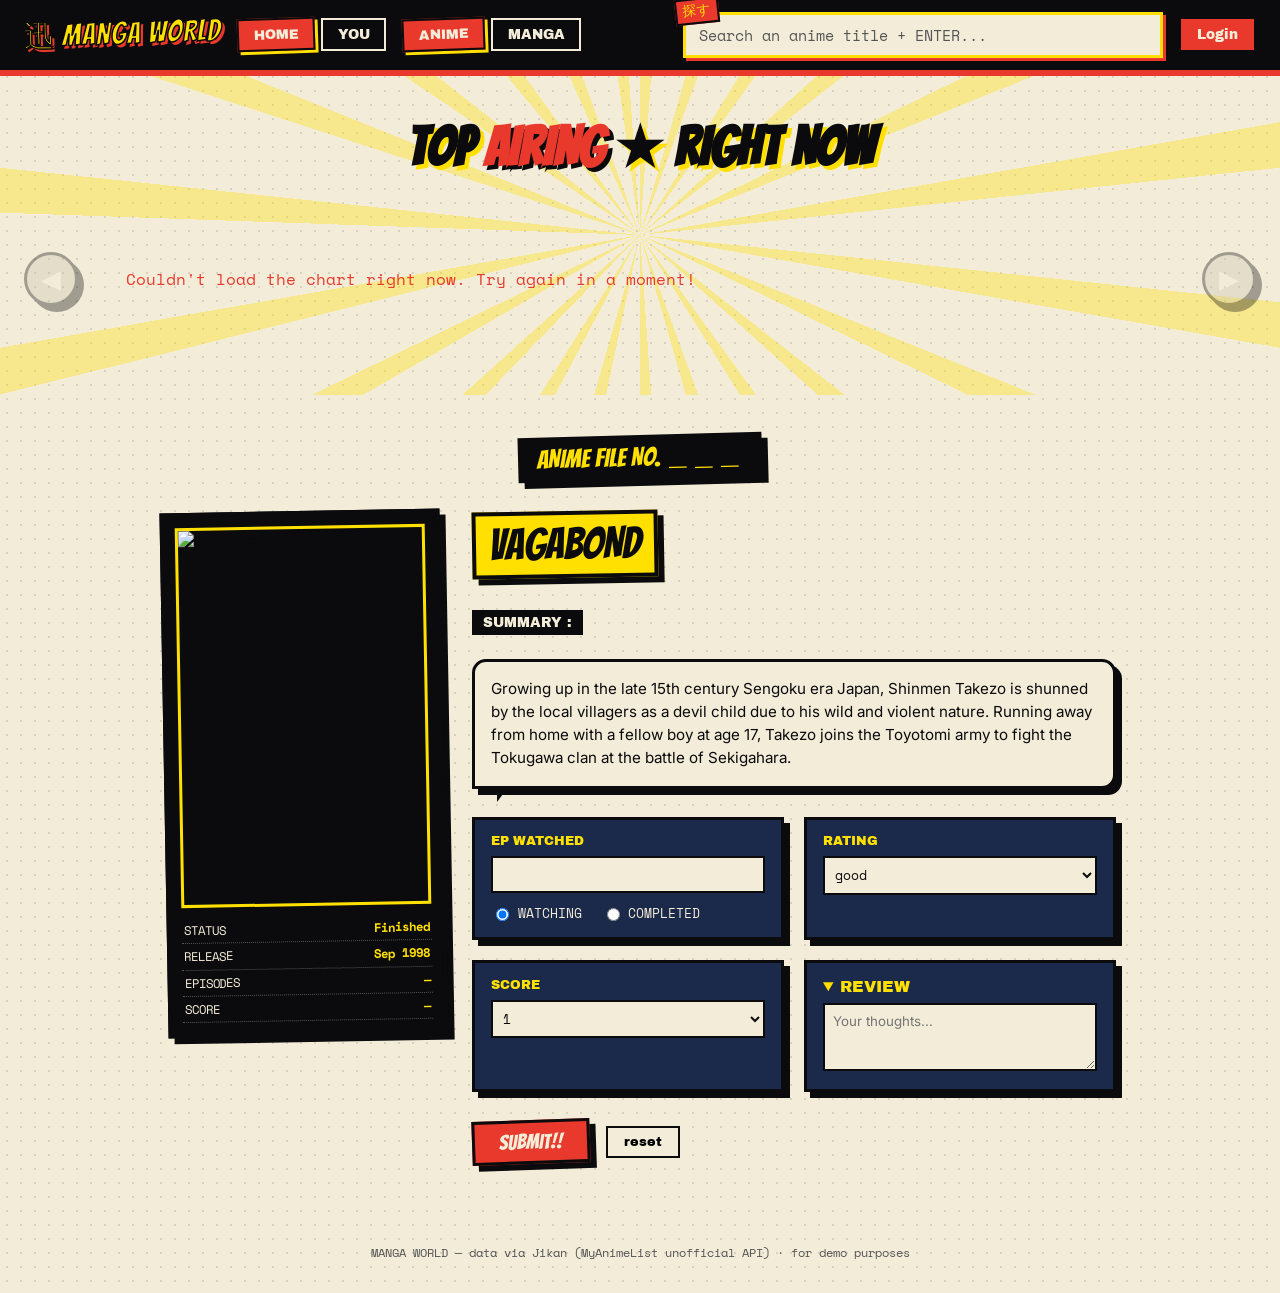
==== index.html @ 462908a6 "Add anime website" ====
<!DOCTYPE html>
<html lang="en">
<head>
<meta charset="UTF-8">
<meta name="viewport" content="width=device-width, initial-scale=1.0">
<title>シ MANGA WORLD — Anime Tracker</title>
<link rel="preconnect" href="https://fonts.googleapis.com">
<link rel="preconnect" href="https://fonts.gstatic.com" crossorigin>
<link href="https://fonts.googleapis.com/css2?family=Bangers&family=Yuji+Syuku&family=Archivo+Black&family=Space+Mono:wght@400;700&family=Inter:wght@400;500;700;900&display=swap" rel="stylesheet">
<style>
  :root{
    --ink:#0b0b0d;
    --paper:#f3ecd8;
    --red:#e8392c;
    --volt:#ffe000;
    --blue:#1b2a4a;
    --grey:#c9c2b0;
    --display-font: 'Bangers', cursive;
    --shadow-hard: 6px 6px 0 var(--ink);
    --bg-dot: rgba(11,11,13,0.12);
    --bg-size: 14px;
    --burst-speed: 60s;
  }

  /* ---- MANGA THEME: inked, monochrome, brush-lettered ---- */
  body[data-mode="manga"]{
    --ink:#161513;
    --paper:#ece7d8;
    --red:#a4151c;
    --volt:#cfc6ae;
    --blue:#2b2924;
    --grey:#8d8676;
    --display-font: 'Yuji Syuku', serif;
    --bg-dot: rgba(22,21,19,0.16);
    --bg-size: 9px;
    --burst-speed: 90s;
  }

  *{ box-sizing:border-box; }

  body{
    margin:0;
    background-color: var(--paper);
    background-image:
      radial-gradient(circle, var(--bg-dot) 1px, transparent 1.3px);
    background-size: var(--bg-size) var(--bg-size);
    color: var(--ink);
    font-family:'Inter', sans-serif;
    overflow-x:hidden;
    transition: background-color .3s ease, color .3s ease;
  }

  a{ color:inherit; text-decoration:none; }

  ::selection{ background: var(--volt); }

  /* ============ NAVBAR ============ */
  .navbar{
    display:flex;
    align-items:center;
    gap: 1rem;
    background: var(--ink);
    border-bottom: 6px solid var(--red);
    padding: 0.75rem 1.5rem;
    position: sticky;
    top:0;
    z-index: 50;
  }
  .logo{
    font-family:'Bangers', cursive;
    font-size: 1.9rem;
    color: var(--volt);
    letter-spacing: 1px;
    -webkit-text-stroke: 1.5px var(--ink);
    text-shadow: 3px 3px 0 var(--red);
    white-space: nowrap;
    transform: rotate(-2deg);
  }
  .page-tabs, .mode-tabs{ display:flex; gap:0.4rem; }
  .mode-tab, .page-tab{
    font-family:'Archivo Black', sans-serif;
    font-size: 0.85rem;
    color: var(--paper);
    background: transparent;
    padding: 0.45rem 0.9rem;
    border: 2px solid var(--paper);
    cursor:pointer;
    transition: all .15s ease;
  }
  .mode-tab:hover, .page-tab:hover{ border-color: var(--volt); color: var(--volt); }
  .mode-tab.active, .page-tab.active{
    background: var(--red);
    color: var(--paper);
    border-color: var(--ink);
    box-shadow: 3px 3px 0 var(--volt);
    transform: rotate(-2deg);
  }
  .search-box{ flex:1; max-width: 480px; margin-left: auto; position:relative; }
  .search-box::before{
    content:"探す";
    position:absolute; left:-8px; top:-14px;
    font-family:var(--display-font); font-size:0.85rem; color:var(--volt);
    background:var(--red); padding:2px 6px; border:2px solid var(--ink);
    transform: rotate(-6deg);
  }
  #search-box-input{
    width:100%;
    font-family:'Space Mono', monospace;
    font-size: 0.95rem;
    background: var(--paper);
    border: 3px solid var(--volt);
    box-shadow: 3px 3px 0 var(--red);
    border-radius: 0;
    padding: 0.55rem 0.8rem;
    color: var(--ink);
    outline:none;
  }
  #search-box-input::placeholder{ color:#555; }
  #search-box-input:focus{ box-shadow: 5px 5px 0 var(--red); transform: translate(-2px,-2px); }
  .login-button{
    font-family:'Archivo Black', sans-serif;
    font-size: 0.85rem;
    background: var(--red);
    color: var(--paper);
    padding: 0.5rem 1rem;
    border: 2px solid var(--ink);
    box-shadow: 3px 3px 0 var(--ink);
    white-space:nowrap;
  }

  /* ============ HERO / TOP AIRING ============ */
  .hero-wrap{ position:relative; padding: 2.5rem 0 1.5rem; overflow:hidden; }
  .hero-wrap::before{
    content:"";
    position:absolute; inset: -20% -10%;
    background: repeating-conic-gradient(from 0deg, var(--volt) 0deg 4deg, transparent 4deg 16deg);
    opacity:0.35;
    z-index:0;
    animation: spin var(--burst-speed) linear infinite;
  }
  @keyframes spin{ to{ transform: rotate(360deg); } }
  @media (prefers-reduced-motion: reduce){ .hero-wrap::before{ animation:none; } }

  .hero-title{
    position:relative; z-index:2;
    font-family:var(--display-font);
    font-size: clamp(1.8rem, 5vw, 3.4rem);
    text-align:center;
    color: var(--ink);
    margin: 0 1rem 1.5rem;
    text-shadow: 4px 4px 0 var(--volt);
  }
  .hero-title span{ color: var(--red); text-shadow: 4px 4px 0 var(--ink); }

  .carousel-wrap{
    position:relative; z-index:2;
    display:flex;
    align-items:center;
    gap: 1rem;
    padding: 1rem 1.5rem 2rem;
  }
  #popular-anime{
    display:flex;
    gap: 1.75rem;
    overflow:hidden;
    scroll-behavior: smooth;
    flex: 1 1 auto;
  }
  .carousel-btn{
    flex: 0 0 auto;
    font-family:var(--display-font);
    font-size: 1.6rem;
    background: var(--red);
    color: var(--paper);
    border: 3px solid var(--ink);
    box-shadow: var(--shadow-hard);
    width: 54px; height: 54px;
    border-radius: 50%;
    cursor:pointer;
    display:flex; align-items:center; justify-content:center;
    transition: transform .15s ease;
  }
  .carousel-btn:hover{ transform: scale(1.1) rotate(-4deg); background: var(--volt); color: var(--ink); }
  .carousel-btn:active{ transform: scale(0.95); }
  .carousel-btn:disabled{ opacity:0.35; cursor:default; transform:none; background:var(--grey); }

  .panel-card{
    scroll-snap-align: start;
    flex: 0 0 240px;
    background: var(--paper);
    border: 4px solid var(--ink);
    box-shadow: var(--shadow-hard);
    position: relative;
    cursor:pointer;
    transition: transform .18s ease, box-shadow .18s ease;
    clip-path: polygon(0 4%, 96% 0, 100% 95%, 4% 100%);
  }
  .panel-card:nth-child(odd){ transform: rotate(-2deg); }
  .panel-card:nth-child(even){ transform: rotate(2deg); }
  .panel-card:hover{
    transform: scale(1.04) rotate(0deg);
    box-shadow: 9px 9px 0 var(--red);
    z-index: 5;
  }
  .rank-badge{
    position:absolute; top:-14px; left:-14px;
    width: 42px; height:42px;
    background: var(--red);
    border: 3px solid var(--ink);
    border-radius:50%;
    color: var(--paper);
    font-family:var(--display-font);
    font-size: 1.2rem;
    display:flex; align-items:center; justify-content:center;
    z-index:3;
    box-shadow: 2px 2px 0 var(--ink);
  }
  .panel-card img{
    width:100%; height: 300px; object-fit:cover;
    display:block;
    border-bottom: 4px solid var(--ink);
    filter: contrast(1.08) saturate(1.1);
  }
  .panel-card .card-body{ padding: 0.7rem 0.8rem 0.9rem; }
  .panel-card .card-title{
    font-family:'Archivo Black', sans-serif;
    font-size: 0.95rem;
    line-height:1.15;
    margin: 0 0 0.4rem;
  }
  .card-meta{
    font-family:'Space Mono', monospace;
    font-size: 0.7rem;
    color: var(--blue);
    display:flex; justify-content:space-between;
    border-top: 1px dashed var(--ink);
    padding-top: 0.35rem;
  }
  .score-chip{
    background: var(--volt);
    border: 2px solid var(--ink);
    font-family:'Space Mono', monospace;
    font-weight:700;
    font-size:0.7rem;
    padding: 0 0.3rem;
  }
  .loading-text, .error-text{
    font-family:'Space Mono', monospace;
    text-align:center;
    padding: 2rem;
  }
  .error-text{ color: var(--red); }

  /* ============ SECTION LABEL ============ */
  .section-label{
    display:inline-block;
    font-family:var(--display-font);
    font-size: 1.6rem;
    background: var(--ink);
    color: var(--volt);
    padding: 0.3rem 1.2rem;
    margin: 2.5rem auto 0;
    transform: rotate(-1.5deg);
    box-shadow: var(--shadow-hard);
    position:relative; left:0; right:0;
  }
  .section-label-wrap{ text-align:center; }

  /* ============ INFO / DETAIL PANEL ============ */
  .info-section{
    max-width: 1000px;
    margin: 2rem auto 3rem;
    padding: 0 1.5rem;
  }
  .element-img{
    display:flex;
    flex-wrap:wrap;
    gap: 1.75rem;
    align-items:flex-start;
    justify-content:center;
    margin-top: 1.5rem;
  }
  .info-left{
    background: var(--ink);
    border: 4px solid var(--ink);
    box-shadow: var(--shadow-hard);
    padding: 0.7rem;
    transform: rotate(-1deg);
    flex: 0 0 280px;
  }
  #anime-img{
    width:100%;
    height: 380px;
    object-fit:cover;
    border: 3px solid var(--volt);
    display:block;
  }
  .stat-strip{ margin-top:0.6rem; }
  .stat-row{
    display:flex; justify-content:space-between;
    font-family:'Space Mono', monospace;
    font-size: 0.78rem;
    color: var(--paper);
    padding: 0.2rem 0.1rem;
    border-bottom: 1px dotted #555;
  }
  .stat-row b{ color: var(--volt); }

  .about{ flex: 1 1 420px; min-width: 280px; }
  #anime-title{
    font-family:var(--display-font);
    font-size: clamp(1.8rem, 4vw, 2.7rem);
    background: var(--volt);
    color: var(--ink);
    padding: 0.4rem 0.8rem;
    border: 4px solid var(--ink);
    box-shadow: var(--shadow-hard);
    display:inline-block;
    transform: rotate(-1deg);
    margin: 0 0 1rem;
    list-style:none;
  }
  #genre-tags{ display:flex; flex-wrap:wrap; gap:0.5rem; margin-bottom: 1rem; }
  .genre-pill{
    font-family:'Archivo Black', sans-serif;
    font-size: 0.7rem;
    background: var(--red);
    color: var(--paper);
    border: 2px solid var(--ink);
    padding: 0.25rem 0.6rem;
    transform: rotate(-2deg);
  }
  .genre-pill:nth-child(even){ transform: rotate(2deg); background: var(--blue); }

  .element-summary{
    font-family:'Archivo Black', sans-serif;
    font-size: 0.85rem;
    color: var(--paper);
    background: var(--ink);
    display:inline-block;
    padding: 0.3rem 0.7rem;
    margin-bottom: 0.6rem;
  }
  #anime-plot{
    position:relative;
    background: var(--paper);
    border: 3px solid var(--ink);
    box-shadow: var(--shadow-hard);
    padding: 1rem;
    font-size: 0.95rem;
    line-height:1.5;
    border-radius: 14px 14px 14px 0;
  }
  #anime-plot::after{
    content:"";
    position:absolute; left: 22px; bottom:-16px;
    border-width: 16px 12px 0 0;
    border-style: solid;
    border-color: var(--ink) transparent transparent transparent;
  }

  /* ============ TRACKER FORM ============ */
  .tracker-grid{
    display:flex; flex-wrap:wrap; gap: 1.25rem;
    margin-top: 1.75rem;
  }
  .container{
    background: var(--blue);
    border: 3px solid var(--ink);
    box-shadow: var(--shadow-hard);
    padding: 0.9rem 1rem;
    color: var(--paper);
    flex: 1 1 220px;
  }
  .container label{
    display:block;
    font-family:'Archivo Black', sans-serif;
    font-size: 0.8rem;
    color: var(--volt);
    margin-bottom: 0.5rem;
  }
  .container input[type="number"], .container select{
    width:100%;
    font-family:'Space Mono', monospace;
    padding: 0.4rem;
    border: 2px solid var(--ink);
    background: var(--paper);
    color: var(--ink);
  }
  .toggle-row{ display:flex; gap: 1.25rem; margin-top:0.7rem; font-family:'Space Mono', monospace; font-size:0.8rem; }
  .toggle-row label{ display:flex; align-items:center; gap:0.35rem; color:var(--paper); font-family:'Space Mono', monospace; margin:0; }
  .container textarea{
    width:100%;
    font-family:'Inter', sans-serif;
    background: var(--paper);
    border: 2px solid var(--ink);
    padding: 0.5rem;
    resize: vertical;
  }
  details > summary{
    font-family:'Archivo Black', sans-serif;
    color: var(--volt);
    cursor:pointer;
    margin-bottom: 0.5rem;
  }
  .submit-row{
    flex: 1 1 100%;
    display:flex;
    align-items:center;
    gap: 1rem;
    margin-top: 0.5rem;
  }
  .pow-btn{
    font-family:var(--display-font);
    font-size: 1.3rem;
    background: var(--red);
    color: var(--paper);
    border: 3px solid var(--ink);
    box-shadow: var(--shadow-hard);
    padding: 0.5rem 1.5rem;
    cursor:pointer;
    transform: rotate(-2deg);
  }
  .pow-btn:hover{ transform: rotate(0deg) scale(1.05); }
  .reset-btn{
    font-family:'Archivo Black', sans-serif;
    font-size: 0.8rem;
    background: var(--paper);
    border: 2px solid var(--ink);
    padding: 0.45rem 1rem;
    cursor:pointer;
  }
  #submitted{ font-family:'Space Mono', monospace; color: var(--volt); font-weight:700; }

  footer{ text-align:center; font-family:'Space Mono', monospace; font-size:0.75rem; padding: 2rem 1rem; color:#555; }

  /* ============ YOU PAGE ============ */
  .you-section{ max-width: 1100px; margin: 1.5rem auto 3rem; padding: 0 1.5rem; }
  .you-grid{
    display:grid;
    grid-template-columns: repeat(auto-fill, minmax(260px, 1fr));
    gap: 1.5rem;
  }
  .you-empty{
    font-family:'Space Mono', monospace;
    text-align:center;
    grid-column: 1 / -1;
    padding: 2.5rem 1rem;
    color:#555;
  }
  .you-card{
    background: var(--paper);
    border: 4px solid var(--ink);
    box-shadow: var(--shadow-hard);
    display:flex;
    flex-direction:column;
    overflow:hidden;
  }
  .you-card:nth-child(odd){ transform: rotate(-1deg); }
  .you-card:nth-child(even){ transform: rotate(1deg); }
  .you-card-top{ display:flex; gap:0.8rem; padding:0.7rem; background: var(--ink); }
  .you-card-top img{ width:80px; height:110px; object-fit:cover; border: 2px solid var(--volt); flex:0 0 auto; }
  .you-card-top .you-meta{ color: var(--paper); min-width:0; }
  .you-card-title{ font-family:'Archivo Black', sans-serif; font-size:0.9rem; line-height:1.2; margin:0 0 0.4rem; }
  .you-status-pill{
    display:inline-block;
    font-family:'Space Mono', monospace;
    font-size:0.65rem;
    background: var(--red);
    color: var(--paper);
    border: 1px solid var(--volt);
    padding: 0.1rem 0.4rem;
    margin-bottom: 0.4rem;
  }
  .you-progress{ font-family:'Space Mono', monospace; font-size:0.75rem; color: var(--volt); }
  .you-score{ font-family:'Space Mono', monospace; font-size:0.75rem; color: var(--paper); margin-top:0.2rem; }
  .you-card-body{ padding: 0.7rem 0.8rem; flex:1; display:flex; flex-direction:column; gap:0.5rem; }
  .you-rating-word{ font-family:'Archivo Black', sans-serif; font-size:0.7rem; color: var(--blue); }
  .you-review{
    font-size: 0.82rem;
    line-height:1.4;
    color: var(--ink);
    background: rgba(0,0,0,0.04);
    border-left: 3px solid var(--red);
    padding: 0.4rem 0.6rem;
    max-height: 90px;
    overflow-y:auto;
    font-style: italic;
  }
  .you-card-actions{ display:flex; gap:0.5rem; margin-top:auto; }
  .you-btn{
    font-family:'Archivo Black', sans-serif;
    font-size: 0.7rem;
    border: 2px solid var(--ink);
    padding: 0.35rem 0.6rem;
    cursor:pointer;
    background: var(--paper);
  }
  .you-btn.view{ background: var(--volt); }
  .you-btn.remove{ background: var(--red); color: var(--paper); }
</style>
</head>
<body>

  <nav class="navbar">
    <div class="logo">迅 MANGA WORLD</div>
    <div class="page-tabs">
      <button class="page-tab active" data-page="home">HOME</button>
      <button class="page-tab" data-page="you">YOU</button>
    </div>
    <div class="mode-tabs">
      <button class="mode-tab active" data-mode="anime">ANIME</button>
      <button class="mode-tab" data-mode="manga">MANGA</button>
    </div>
    <div class="search-box">
      <input placeholder="Search an anime title + ENTER..." id="search-box-input">
    </div>
    <a class="login-button" href="#">Login</a>
  </nav>

  <div id="home-page">
  <section class="hero-wrap">
    <h1 class="hero-title">TOP <span id="hero-title-word">AIRING</span> ★ RIGHT NOW</h1>
    <div class="carousel-wrap">
      <button class="carousel-btn" id="prev-btn" aria-label="Previous">◀</button>
      <div id="popular-anime">
        <p class="loading-text">Loading the airing chart...</p>
      </div>
      <button class="carousel-btn" id="next-btn" aria-label="Next">▶</button>
    </div>
  </section>

  <div class="section-label-wrap">
    <div class="section-label" id="section-label-text">ANIME FILE NO. ＿＿＿</div>
  </div>

  <section class="info-section">
    <div class="element-img">
      <div class="info-left">
        <img src="https://upload.wikimedia.org/wikipedia/en/c/cf/Vagabond_volume_1.jpg" id="anime-img" alt="anime cover">
        <div class="stat-strip">
          <div class="stat-row"><span>STATUS</span><b id="anime-status">Finished</b></div>
          <div class="stat-row"><span>RELEASE</span><b id="release-date">Sep 1998</b></div>
          <div class="stat-row"><span id="ep-label">EPISODES</span><b id="total-episodes">—</b></div>
          <div class="stat-row"><span>SCORE</span><b id="anime-score">—</b></div>
        </div>
      </div>

      <div class="about">
        <ul id="anime-title">VAGABOND</ul>
        <div id="genre-tags"></div>
        <summary class="element-summary">SUMMARY :</summary>
        <p id="anime-plot">Growing up in the late 15th century Sengoku era Japan, Shinmen Takezo is shunned by the local villagers as a devil child due to his wild and violent nature. Running away from home with a fellow boy at age 17, Takezo joins the Toyotomi army to fight the Tokugawa clan at the battle of Sekigahara.</p>

        <form name="submit-to-google-sheet" class="tracker-grid">
          <input type="hidden" name="title" id="form-title" value="VAGABOND">

          <div class="container">
            <label for="chapters-read" id="ep-watched-label">EP WATCHED</label>
            <input type="number" id="chapters-read" name="episodes-watched" min="0">
            <div class="toggle-row">
              <label><input type="radio" name="watch-status" value="watching" checked> <span id="watching-label">WATCHING</span></label>
              <label><input type="radio" name="watch-status" value="completed"> COMPLETED</label>
            </div>
          </div>

          <div class="container">
            <label for="rating-inp">RATING</label>
            <select name="rating" id="rating-inp">
              <option value="worst">worst</option>
              <option value="very bad">very bad</option>
              <option value="poor">poor</option>
              <option value="neutral">neutral</option>
              <option value="good" selected>good</option>
              <option value="very good">great</option>
              <option value="EXCELLENT">EXCELLENT</option>
            </select>
          </div>

          <div class="container">
            <label for="your-score">SCORE</label>
            <select id="your-score" name="score">
              <option value="1">1</option><option value="2">2</option><option value="3">3</option>
              <option value="4">4</option><option value="5">5</option><option value="6">6</option>
              <option value="7">7</option><option value="8">8</option><option value="9">9</option>
              <option value="10">10</option>
            </select>
          </div>

          <div class="container">
            <details open>
              <summary id="review-inp">REVIEW</summary>
              <textarea name="review" cols="30" rows="3" id="review-textarea" placeholder="Your thoughts..."></textarea>
            </details>
          </div>

          <div class="submit-row">
            <button type="submit" class="pow-btn">SUBMIT!!</button>
            <button type="reset" class="reset-btn">reset</button>
            <span id="submitted"></span>
          </div>
        </form>
      </div>
    </div>
  </section>
  </div>

  <div id="you-page" style="display:none;">
    <div class="section-label-wrap">
      <div class="section-label" id="you-label">YOUR ANIME LIST</div>
    </div>
    <section class="you-section">
      <div id="you-list" class="you-grid"></div>
    </section>
  </div>

  <footer>MANGA WORLD — data via Jikan (MyAnimeList unofficial API) · for demo purposes</footer>

  <script>
    // ---------- CONFIG ----------
    const JIKAN_BASE = 'https://api.jikan.moe/v4';
    const scriptURL = 'https://script.google.com/macros/s/AKfycbzGtnOcQYRIQMJIgj-PNyLkfJM4tBXySu_Mq0ECZHAD1WH0SRQhNGvjuqpEeGxnw1Os/exec';

    const MODES = {
      anime: {
        topUrl: `${JIKAN_BASE}/top/anime?filter=airing&limit=12`,
        searchUrl: (q) => `${JIKAN_BASE}/anime?q=${encodeURIComponent(q)}&limit=1`,
        heroWord: 'AIRING',
        sectionLabel: 'ANIME FILE NO. ＿＿＿',
        epLabel: 'EPISODES',
        epShort: 'EP',
        searchPlaceholder: 'Search an anime title + ENTER...',
        watchedLabel: 'EP WATCHED',
        statusLabel: 'WATCHING',
        getEpisodes: (a) => a.episodes,
        getDate: (a) => a.aired?.string
      },
      manga: {
        topUrl: `${JIKAN_BASE}/top/manga?filter=publishing&limit=12`,
        searchUrl: (q) => `${JIKAN_BASE}/manga?q=${encodeURIComponent(q)}&limit=1`,
        heroWord: 'PUBLISHING',
        sectionLabel: 'MANGA FILE NO. ＿＿＿',
        epLabel: 'CHAPTERS',
        epShort: 'CH',
        searchPlaceholder: 'Search a manga title + ENTER...',
        watchedLabel: 'CH READ',
        statusLabel: 'READING',
        getEpisodes: (a) => a.chapters,
        getDate: (a) => a.published?.string
      }
    };
    let currentMode = 'anime';
    let currentPage = 'home';
    let currentItem = null;
    let currentItemMode = 'anime';

    // ---------- HELPERS ----------
    function populateInfo(item){
      if(!item) return;
      currentItem = item;
      currentItemMode = currentMode;
      const cfg = MODES[currentMode];
      document.getElementById('anime-img').src = item.images?.jpg?.large_image_url || item.images?.jpg?.image_url || '';
      document.getElementById('anime-title').textContent = item.title || 'UNKNOWN';
      document.getElementById('form-title').value = item.title || '';
      document.getElementById('anime-status').textContent = item.status || '—';
      document.getElementById('release-date').textContent = cfg.getDate(item) || '—';
      document.getElementById('ep-label').textContent = cfg.epLabel;
      document.getElementById('total-episodes').textContent = cfg.getEpisodes(item) ?? '?';
      document.getElementById('anime-score').textContent = item.score ? ('★ ' + item.score) : 'N/A';
      document.getElementById('anime-plot').textContent = item.synopsis ? item.synopsis.slice(0, 600) : 'No synopsis available.';

      const tagWrap = document.getElementById('genre-tags');
      tagWrap.innerHTML = '';
      (item.genres || []).concat(item.themes || []).forEach(g => {
        const pill = document.createElement('span');
        pill.className = 'genre-pill';
        pill.textContent = g.name;
        tagWrap.appendChild(pill);
      });
    }

    function renderCard(item, index){
      const cfg = MODES[currentMode];
      const card = document.createElement('div');
      card.className = 'panel-card';

      const badge = document.createElement('div');
      badge.className = 'rank-badge';
      badge.textContent = index + 1;
      card.appendChild(badge);

      const img = document.createElement('img');
      img.src = item.images?.jpg?.large_image_url || item.images?.jpg?.image_url || '';
      img.alt = item.title;
      card.appendChild(img);

      const body = document.createElement('div');
      body.className = 'card-body';
      body.innerHTML = `
        <p class="card-title">${item.title}</p>
        <div class="card-meta">
          <span>${cfg.epShort} ${cfg.getEpisodes(item) ?? '?'}</span>
          <span class="score-chip">★ ${item.score ?? 'N/A'}</span>
        </div>`;
      card.appendChild(body);

      card.addEventListener('click', () => {
        populateInfo(item);
        document.querySelector('.info-section').scrollIntoView({ behavior:'smooth', block:'start' });
      });
      return card;
    }

    // ---------- CAROUSEL ----------
    let carouselIndex = 0;
    const CARDS_PER_VIEW = () => window.innerWidth < 640 ? 1 : (window.innerWidth < 1000 ? 2 : 3);

    function updateCarouselButtons(totalCards){
      const prevBtn = document.getElementById('prev-btn');
      const nextBtn = document.getElementById('next-btn');
      prevBtn.disabled = carouselIndex <= 0;
      nextBtn.disabled = carouselIndex >= totalCards - CARDS_PER_VIEW();
    }

    function scrollToCard(){
      const wrap = document.getElementById('popular-anime');
      const card = wrap.children[carouselIndex];
      if(card){ wrap.scrollTo({ left: card.offsetLeft - wrap.offsetLeft, behavior: 'smooth' }); }
    }

    function setupCarouselNav(totalCards){
      const prevBtn = document.getElementById('prev-btn');
      const nextBtn = document.getElementById('next-btn');
      carouselIndex = 0;
      updateCarouselButtons(totalCards);
      prevBtn.onclick = () => {
        carouselIndex = Math.max(0, carouselIndex - 1);
        scrollToCard();
        updateCarouselButtons(totalCards);
      };
      nextBtn.onclick = () => {
        carouselIndex = Math.min(totalCards - CARDS_PER_VIEW(), carouselIndex + 1);
        scrollToCard();
        updateCarouselButtons(totalCards);
      };
    }

    async function loadTopList(){
      const wrap = document.getElementById('popular-anime');
      const cfg = MODES[currentMode];
      wrap.innerHTML = '<p class="loading-text">Loading the chart...</p>';
      try{
        const res = await fetch(cfg.topUrl);
        if(!res.ok) throw new Error('Network response was not ok');
        const data = await res.json();
        wrap.innerHTML = '';
        (data.data || []).forEach((item, i) => wrap.appendChild(renderCard(item, i)));
        if(data.data && data.data.length){
          populateInfo(data.data[0]);
          setupCarouselNav(data.data.length);
        }
      }catch(err){
        wrap.innerHTML = '<p class="error-text">Couldn\'t load the chart right now. Try again in a moment!</p>';
        document.getElementById('prev-btn').disabled = true;
        document.getElementById('next-btn').disabled = true;
        console.error('Top list fetch failed:', err);
      }
    }

    // ---------- MODE SWITCHING ----------
    function applyModeText(){
      const cfg = MODES[currentMode];
      document.body.dataset.mode = currentMode;
      document.getElementById('hero-title-word').textContent = cfg.heroWord;
      document.getElementById('section-label-text').textContent = cfg.sectionLabel;
      document.getElementById('ep-watched-label').textContent = cfg.watchedLabel;
      document.getElementById('watching-label').textContent = cfg.statusLabel;
      document.getElementById('you-label').textContent = currentMode === 'anime' ? 'YOUR ANIME LIST' : 'YOUR MANGA LIST';
      searchbox.placeholder = cfg.searchPlaceholder;
      document.querySelectorAll('.mode-tab').forEach(btn => {
        btn.classList.toggle('active', btn.dataset.mode === currentMode);
      });
    }

    document.querySelectorAll('.mode-tab').forEach(btn => {
      btn.addEventListener('click', () => {
        if(btn.dataset.mode === currentMode) return;
        currentMode = btn.dataset.mode;
        applyModeText();
        if(currentPage === 'you'){ renderYouList(); } else { loadTopList(); }
      });
    });

    // ---------- YOU LIST (localStorage) ----------
    const YOU_LIST_KEY = 'mangaWorldYouList';

    function getYouList(){
      try{ return JSON.parse(localStorage.getItem(YOU_LIST_KEY)) || []; }
      catch(e){ return []; }
    }

    function saveYouList(list){
      localStorage.setItem(YOU_LIST_KEY, JSON.stringify(list));
    }

    function upsertYouEntry(entry){
      const list = getYouList();
      const i = list.findIndex(e => e.mode === entry.mode && e.title === entry.title);
      if(i >= 0){ list[i] = entry; } else { list.push(entry); }
      saveYouList(list);
    }

    function removeYouEntry(mode, title){
      const list = getYouList().filter(e => !(e.mode === mode && e.title === title));
      saveYouList(list);
      renderYouList();
    }

    function viewYouEntry(entry){
      const cfg = MODES[entry.mode];
      if(currentMode !== entry.mode){ currentMode = entry.mode; applyModeText(); }
      populateInfo({
        title: entry.title,
        images: { jpg: { large_image_url: entry.image } },
        status: entry.animeStatus,
        synopsis: entry.synopsis,
        genres: (entry.genres || []).map(name => ({ name })),
        score: entry.officialScore,
        aired: { string: entry.releaseDate },
        published: { string: entry.releaseDate },
        episodes: entry.totalEp,
        chapters: entry.totalEp
      });
      setPage('home');
      document.querySelector('.info-section').scrollIntoView({ behavior:'smooth', block:'start' });
    }

    function renderYouList(){
      const wrap = document.getElementById('you-list');
      const list = getYouList().filter(e => e.mode === currentMode);
      wrap.innerHTML = '';
      if(!list.length){
        const empty = document.createElement('p');
        empty.className = 'you-empty';
        empty.textContent = currentMode === 'anime'
          ? "Nothing tracked yet — find something on Home and hit SUBMIT!!"
          : "No manga tracked yet — find something on Home and hit SUBMIT!!";
        wrap.appendChild(empty);
        return;
      }
      list.slice().reverse().forEach(entry => {
        const cfg = MODES[entry.mode];
        const card = document.createElement('div');
        card.className = 'you-card';
        card.innerHTML = `
          <div class="you-card-top">
            <img src="${entry.image || ''}" alt="${entry.title}">
            <div class="you-meta">
              <p class="you-card-title">${entry.title}</p>
              <span class="you-status-pill">${entry.watchStatus.toUpperCase()}</span>
              <div class="you-progress">${cfg.epShort} ${entry.watched ?? 0} / ${entry.totalEp ?? '?'}</div>
              <div class="you-score">YOUR SCORE: ★ ${entry.yourScore}</div>
            </div>
          </div>
          <div class="you-card-body">
            <span class="you-rating-word">RATING: ${entry.rating.toUpperCase()}</span>
            ${entry.review ? `<p class="you-review">"${entry.review}"</p>` : ''}
            <div class="you-card-actions">
              <button type="button" class="you-btn view">VIEW</button>
              <button type="button" class="you-btn remove">REMOVE</button>
            </div>
          </div>`;
        card.querySelector('.view').addEventListener('click', () => viewYouEntry(entry));
        card.querySelector('.remove').addEventListener('click', () => removeYouEntry(entry.mode, entry.title));
        wrap.appendChild(card);
      });
    }

    // ---------- PAGE SWITCHING ----------
    function setPage(page){
      currentPage = page;
      document.getElementById('home-page').style.display = page === 'home' ? '' : 'none';
      document.getElementById('you-page').style.display = page === 'you' ? '' : 'none';
      document.querySelectorAll('.page-tab').forEach(btn => {
        btn.classList.toggle('active', btn.dataset.page === page);
      });
      if(page === 'you'){ renderYouList(); }
    }

    document.querySelectorAll('.page-tab').forEach(btn => {
      btn.addEventListener('click', () => setPage(btn.dataset.page));
    });

    // ---------- SEARCH ----------
    const searchbox = document.getElementById('search-box-input');
    searchbox.addEventListener('keyup', async (event) => {
      if(event.key !== 'Enter') return;
      const q = searchbox.value.trim();
      if(!q) return;
      const cfg = MODES[currentMode];
      searchbox.placeholder = 'Searching...';
      try{
        const res = await fetch(cfg.searchUrl(q));
        if(!res.ok) throw new Error('Network response was not ok');
        const data = await res.json();
        const item = data.data && data.data[0];
        if(!item){
          searchbox.placeholder = `Not found in ${currentMode} — try another title`;
          return;
        }
        populateInfo(item);
        document.querySelector('.info-section').scrollIntoView({ behavior:'smooth', block:'start' });
        searchbox.value = '';
        searchbox.placeholder = cfg.searchPlaceholder;
      }catch(err){
        searchbox.placeholder = 'Search failed — try again';
        console.error('Search fetch failed:', err);
      }
    });

    // ---------- TRACKER FORM SUBMISSION ----------
    const form = document.forms['submit-to-google-sheet'];
    const submittedEl = document.getElementById('submitted');
    form.addEventListener('submit', e => {
      e.preventDefault();

      if(currentItem){
        const cfg = MODES[currentItemMode];
        const watchStatusVal = form.querySelector('input[name="watch-status"]:checked')?.value || 'watching';
        const entry = {
          mode: currentItemMode,
          title: currentItem.title,
          image: currentItem.images?.jpg?.large_image_url || currentItem.images?.jpg?.image_url || '',
          synopsis: currentItem.synopsis || '',
          genres: (currentItem.genres || []).concat(currentItem.themes || []).map(g => g.name),
          officialScore: currentItem.score || null,
          releaseDate: cfg.getDate(currentItem) || '',
          totalEp: cfg.getEpisodes(currentItem) ?? null,
          animeStatus: currentItem.status || '',
          watched: document.getElementById('chapters-read').value || 0,
          watchStatus: watchStatusVal,
          rating: document.getElementById('rating-inp').value,
          yourScore: document.getElementById('your-score').value,
          review: document.getElementById('review-textarea').value.trim(),
          savedAt: Date.now()
        };
        upsertYouEntry(entry);
      }

      fetch(scriptURL, { method: 'POST', body: new FormData(form) })
        .then(() => { submittedEl.textContent = 'Saved to your list ✓'; })
        .catch(error => { submittedEl.textContent = 'Saved locally (sheet sync failed)'; console.error('Error!', error.message); });
    });

    // ---------- INIT ----------
    applyModeText();
    setPage('home');
    loadTopList();
    window.addEventListener('resize', () => {
      const total = document.getElementById('popular-anime').children.length;
      if(total) updateCarouselButtons(total);
    });
  </script>

</body>
</html>
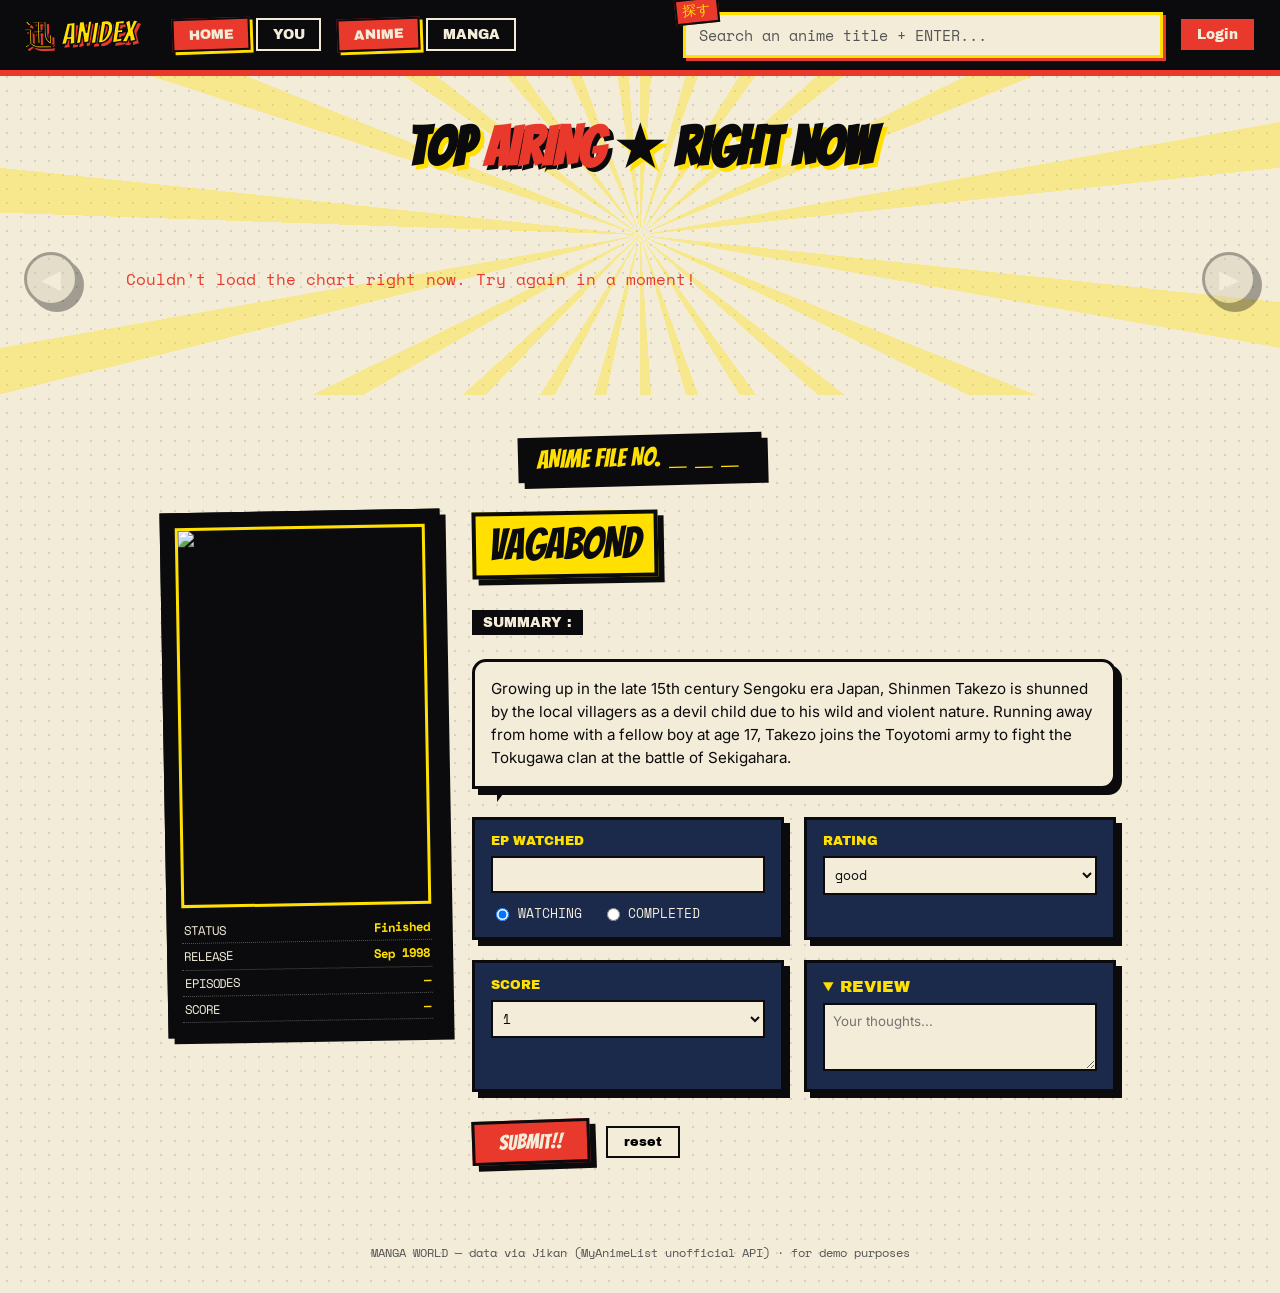
==== commit 6008604d: "Added manga section and improved UI" ====
--- a/index.html
+++ b/index.html
@@ -75,6 +75,7 @@
     text-shadow: 3px 3px 0 var(--red);
     white-space: nowrap;
     transform: rotate(-2deg);
+    margin-right: 20px;
   }
   .page-tabs, .mode-tabs{ display:flex; gap:0.4rem; }
   .mode-tab, .page-tab{
@@ -503,7 +504,7 @@
 <body>
 
   <nav class="navbar">
-    <div class="logo">迅 MANGA WORLD</div>
+    <div class="logo">迅 ANIDEX</div>
     <div class="page-tabs">
       <button class="page-tab active" data-page="home">HOME</button>
       <button class="page-tab" data-page="you">YOU</button>
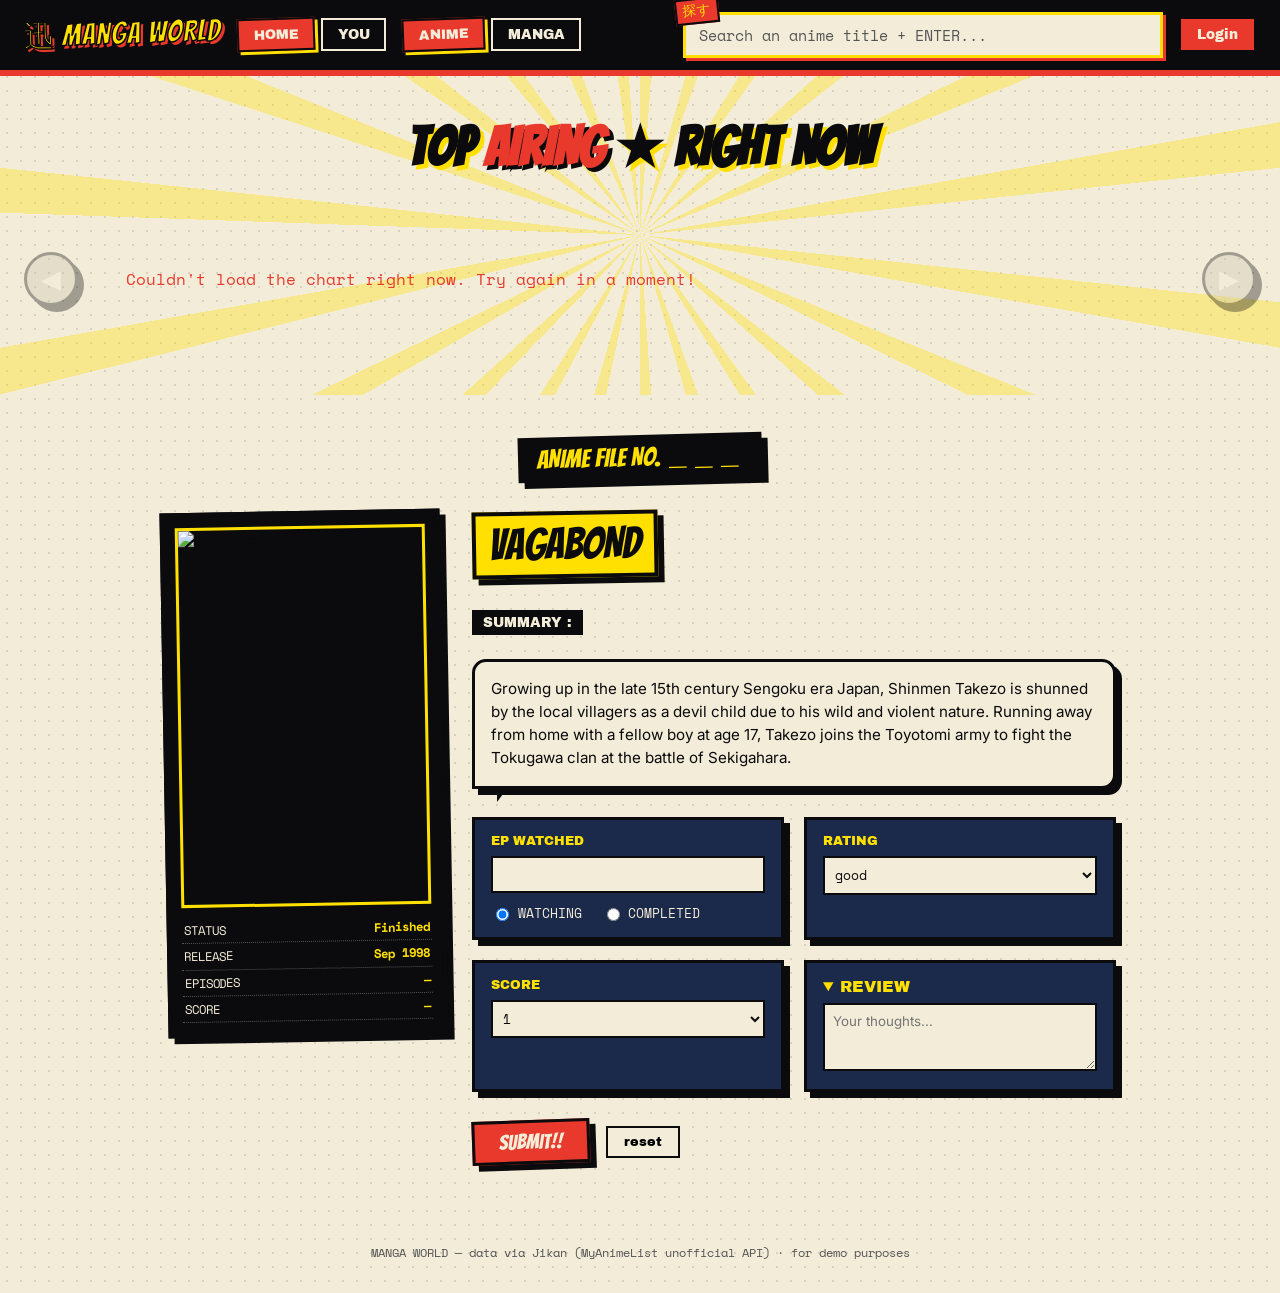
==== commit 31511bc3: "add firebase auth and cloud sync" ====
--- a/index.html
+++ b/index.html
@@ -7,504 +7,44 @@
 <link rel="preconnect" href="https://fonts.googleapis.com">
 <link rel="preconnect" href="https://fonts.gstatic.com" crossorigin>
 <link href="https://fonts.googleapis.com/css2?family=Bangers&family=Yuji+Syuku&family=Archivo+Black&family=Space+Mono:wght@400;700&family=Inter:wght@400;500;700;900&display=swap" rel="stylesheet">
-<style>
-  :root{
-    --ink:#0b0b0d;
-    --paper:#f3ecd8;
-    --red:#e8392c;
-    --volt:#ffe000;
-    --blue:#1b2a4a;
-    --grey:#c9c2b0;
-    --display-font: 'Bangers', cursive;
-    --shadow-hard: 6px 6px 0 var(--ink);
-    --bg-dot: rgba(11,11,13,0.12);
-    --bg-size: 14px;
-    --burst-speed: 60s;
-  }
-
-  /* ---- MANGA THEME: inked, monochrome, brush-lettered ---- */
-  body[data-mode="manga"]{
-    --ink:#161513;
-    --paper:#ece7d8;
-    --red:#a4151c;
-    --volt:#cfc6ae;
-    --blue:#2b2924;
-    --grey:#8d8676;
-    --display-font: 'Yuji Syuku', serif;
-    --bg-dot: rgba(22,21,19,0.16);
-    --bg-size: 9px;
-    --burst-speed: 90s;
-  }
-
-  *{ box-sizing:border-box; }
-
-  body{
-    margin:0;
-    background-color: var(--paper);
-    background-image:
-      radial-gradient(circle, var(--bg-dot) 1px, transparent 1.3px);
-    background-size: var(--bg-size) var(--bg-size);
-    color: var(--ink);
-    font-family:'Inter', sans-serif;
-    overflow-x:hidden;
-    transition: background-color .3s ease, color .3s ease;
-  }
-
-  a{ color:inherit; text-decoration:none; }
-
-  ::selection{ background: var(--volt); }
-
-  /* ============ NAVBAR ============ */
-  .navbar{
-    display:flex;
-    align-items:center;
-    gap: 1rem;
-    background: var(--ink);
-    border-bottom: 6px solid var(--red);
-    padding: 0.75rem 1.5rem;
-    position: sticky;
-    top:0;
-    z-index: 50;
-  }
-  .logo{
-    font-family:'Bangers', cursive;
-    font-size: 1.9rem;
-    color: var(--volt);
-    letter-spacing: 1px;
-    -webkit-text-stroke: 1.5px var(--ink);
-    text-shadow: 3px 3px 0 var(--red);
-    white-space: nowrap;
-    transform: rotate(-2deg);
-    margin-right: 20px;
-  }
-  .page-tabs, .mode-tabs{ display:flex; gap:0.4rem; }
-  .mode-tab, .page-tab{
-    font-family:'Archivo Black', sans-serif;
-    font-size: 0.85rem;
-    color: var(--paper);
-    background: transparent;
-    padding: 0.45rem 0.9rem;
-    border: 2px solid var(--paper);
-    cursor:pointer;
-    transition: all .15s ease;
-  }
-  .mode-tab:hover, .page-tab:hover{ border-color: var(--volt); color: var(--volt); }
-  .mode-tab.active, .page-tab.active{
-    background: var(--red);
-    color: var(--paper);
-    border-color: var(--ink);
-    box-shadow: 3px 3px 0 var(--volt);
-    transform: rotate(-2deg);
-  }
-  .search-box{ flex:1; max-width: 480px; margin-left: auto; position:relative; }
-  .search-box::before{
-    content:"探す";
-    position:absolute; left:-8px; top:-14px;
-    font-family:var(--display-font); font-size:0.85rem; color:var(--volt);
-    background:var(--red); padding:2px 6px; border:2px solid var(--ink);
-    transform: rotate(-6deg);
-  }
-  #search-box-input{
-    width:100%;
-    font-family:'Space Mono', monospace;
-    font-size: 0.95rem;
-    background: var(--paper);
-    border: 3px solid var(--volt);
-    box-shadow: 3px 3px 0 var(--red);
-    border-radius: 0;
-    padding: 0.55rem 0.8rem;
-    color: var(--ink);
-    outline:none;
-  }
-  #search-box-input::placeholder{ color:#555; }
-  #search-box-input:focus{ box-shadow: 5px 5px 0 var(--red); transform: translate(-2px,-2px); }
-  .login-button{
-    font-family:'Archivo Black', sans-serif;
-    font-size: 0.85rem;
-    background: var(--red);
-    color: var(--paper);
-    padding: 0.5rem 1rem;
-    border: 2px solid var(--ink);
-    box-shadow: 3px 3px 0 var(--ink);
-    white-space:nowrap;
-  }
-
-  /* ============ HERO / TOP AIRING ============ */
-  .hero-wrap{ position:relative; padding: 2.5rem 0 1.5rem; overflow:hidden; }
-  .hero-wrap::before{
-    content:"";
-    position:absolute; inset: -20% -10%;
-    background: repeating-conic-gradient(from 0deg, var(--volt) 0deg 4deg, transparent 4deg 16deg);
-    opacity:0.35;
-    z-index:0;
-    animation: spin var(--burst-speed) linear infinite;
-  }
-  @keyframes spin{ to{ transform: rotate(360deg); } }
-  @media (prefers-reduced-motion: reduce){ .hero-wrap::before{ animation:none; } }
-
-  .hero-title{
-    position:relative; z-index:2;
-    font-family:var(--display-font);
-    font-size: clamp(1.8rem, 5vw, 3.4rem);
-    text-align:center;
-    color: var(--ink);
-    margin: 0 1rem 1.5rem;
-    text-shadow: 4px 4px 0 var(--volt);
-  }
-  .hero-title span{ color: var(--red); text-shadow: 4px 4px 0 var(--ink); }
-
-  .carousel-wrap{
-    position:relative; z-index:2;
-    display:flex;
-    align-items:center;
-    gap: 1rem;
-    padding: 1rem 1.5rem 2rem;
-  }
-  #popular-anime{
-    display:flex;
-    gap: 1.75rem;
-    overflow:hidden;
-    scroll-behavior: smooth;
-    flex: 1 1 auto;
-  }
-  .carousel-btn{
-    flex: 0 0 auto;
-    font-family:var(--display-font);
-    font-size: 1.6rem;
-    background: var(--red);
-    color: var(--paper);
-    border: 3px solid var(--ink);
-    box-shadow: var(--shadow-hard);
-    width: 54px; height: 54px;
-    border-radius: 50%;
-    cursor:pointer;
-    display:flex; align-items:center; justify-content:center;
-    transition: transform .15s ease;
-  }
-  .carousel-btn:hover{ transform: scale(1.1) rotate(-4deg); background: var(--volt); color: var(--ink); }
-  .carousel-btn:active{ transform: scale(0.95); }
-  .carousel-btn:disabled{ opacity:0.35; cursor:default; transform:none; background:var(--grey); }
-
-  .panel-card{
-    scroll-snap-align: start;
-    flex: 0 0 240px;
-    background: var(--paper);
-    border: 4px solid var(--ink);
-    box-shadow: var(--shadow-hard);
-    position: relative;
-    cursor:pointer;
-    transition: transform .18s ease, box-shadow .18s ease;
-    clip-path: polygon(0 4%, 96% 0, 100% 95%, 4% 100%);
-  }
-  .panel-card:nth-child(odd){ transform: rotate(-2deg); }
-  .panel-card:nth-child(even){ transform: rotate(2deg); }
-  .panel-card:hover{
-    transform: scale(1.04) rotate(0deg);
-    box-shadow: 9px 9px 0 var(--red);
-    z-index: 5;
-  }
-  .rank-badge{
-    position:absolute; top:-14px; left:-14px;
-    width: 42px; height:42px;
-    background: var(--red);
-    border: 3px solid var(--ink);
-    border-radius:50%;
-    color: var(--paper);
-    font-family:var(--display-font);
-    font-size: 1.2rem;
-    display:flex; align-items:center; justify-content:center;
-    z-index:3;
-    box-shadow: 2px 2px 0 var(--ink);
-  }
-  .panel-card img{
-    width:100%; height: 300px; object-fit:cover;
-    display:block;
-    border-bottom: 4px solid var(--ink);
-    filter: contrast(1.08) saturate(1.1);
-  }
-  .panel-card .card-body{ padding: 0.7rem 0.8rem 0.9rem; }
-  .panel-card .card-title{
-    font-family:'Archivo Black', sans-serif;
-    font-size: 0.95rem;
-    line-height:1.15;
-    margin: 0 0 0.4rem;
-  }
-  .card-meta{
-    font-family:'Space Mono', monospace;
-    font-size: 0.7rem;
-    color: var(--blue);
-    display:flex; justify-content:space-between;
-    border-top: 1px dashed var(--ink);
-    padding-top: 0.35rem;
-  }
-  .score-chip{
-    background: var(--volt);
-    border: 2px solid var(--ink);
-    font-family:'Space Mono', monospace;
-    font-weight:700;
-    font-size:0.7rem;
-    padding: 0 0.3rem;
-  }
-  .loading-text, .error-text{
-    font-family:'Space Mono', monospace;
-    text-align:center;
-    padding: 2rem;
-  }
-  .error-text{ color: var(--red); }
-
-  /* ============ SECTION LABEL ============ */
-  .section-label{
-    display:inline-block;
-    font-family:var(--display-font);
-    font-size: 1.6rem;
-    background: var(--ink);
-    color: var(--volt);
-    padding: 0.3rem 1.2rem;
-    margin: 2.5rem auto 0;
-    transform: rotate(-1.5deg);
-    box-shadow: var(--shadow-hard);
-    position:relative; left:0; right:0;
-  }
-  .section-label-wrap{ text-align:center; }
-
-  /* ============ INFO / DETAIL PANEL ============ */
-  .info-section{
-    max-width: 1000px;
-    margin: 2rem auto 3rem;
-    padding: 0 1.5rem;
-  }
-  .element-img{
-    display:flex;
-    flex-wrap:wrap;
-    gap: 1.75rem;
-    align-items:flex-start;
-    justify-content:center;
-    margin-top: 1.5rem;
-  }
-  .info-left{
-    background: var(--ink);
-    border: 4px solid var(--ink);
-    box-shadow: var(--shadow-hard);
-    padding: 0.7rem;
-    transform: rotate(-1deg);
-    flex: 0 0 280px;
-  }
-  #anime-img{
-    width:100%;
-    height: 380px;
-    object-fit:cover;
-    border: 3px solid var(--volt);
-    display:block;
-  }
-  .stat-strip{ margin-top:0.6rem; }
-  .stat-row{
-    display:flex; justify-content:space-between;
-    font-family:'Space Mono', monospace;
-    font-size: 0.78rem;
-    color: var(--paper);
-    padding: 0.2rem 0.1rem;
-    border-bottom: 1px dotted #555;
-  }
-  .stat-row b{ color: var(--volt); }
-
-  .about{ flex: 1 1 420px; min-width: 280px; }
-  #anime-title{
-    font-family:var(--display-font);
-    font-size: clamp(1.8rem, 4vw, 2.7rem);
-    background: var(--volt);
-    color: var(--ink);
-    padding: 0.4rem 0.8rem;
-    border: 4px solid var(--ink);
-    box-shadow: var(--shadow-hard);
-    display:inline-block;
-    transform: rotate(-1deg);
-    margin: 0 0 1rem;
-    list-style:none;
-  }
-  #genre-tags{ display:flex; flex-wrap:wrap; gap:0.5rem; margin-bottom: 1rem; }
-  .genre-pill{
-    font-family:'Archivo Black', sans-serif;
-    font-size: 0.7rem;
-    background: var(--red);
-    color: var(--paper);
-    border: 2px solid var(--ink);
-    padding: 0.25rem 0.6rem;
-    transform: rotate(-2deg);
-  }
-  .genre-pill:nth-child(even){ transform: rotate(2deg); background: var(--blue); }
-
-  .element-summary{
-    font-family:'Archivo Black', sans-serif;
-    font-size: 0.85rem;
-    color: var(--paper);
-    background: var(--ink);
-    display:inline-block;
-    padding: 0.3rem 0.7rem;
-    margin-bottom: 0.6rem;
-  }
-  #anime-plot{
-    position:relative;
-    background: var(--paper);
-    border: 3px solid var(--ink);
-    box-shadow: var(--shadow-hard);
-    padding: 1rem;
-    font-size: 0.95rem;
-    line-height:1.5;
-    border-radius: 14px 14px 14px 0;
-  }
-  #anime-plot::after{
-    content:"";
-    position:absolute; left: 22px; bottom:-16px;
-    border-width: 16px 12px 0 0;
-    border-style: solid;
-    border-color: var(--ink) transparent transparent transparent;
-  }
-
-  /* ============ TRACKER FORM ============ */
-  .tracker-grid{
-    display:flex; flex-wrap:wrap; gap: 1.25rem;
-    margin-top: 1.75rem;
-  }
-  .container{
-    background: var(--blue);
-    border: 3px solid var(--ink);
-    box-shadow: var(--shadow-hard);
-    padding: 0.9rem 1rem;
-    color: var(--paper);
-    flex: 1 1 220px;
-  }
-  .container label{
-    display:block;
-    font-family:'Archivo Black', sans-serif;
-    font-size: 0.8rem;
-    color: var(--volt);
-    margin-bottom: 0.5rem;
-  }
-  .container input[type="number"], .container select{
-    width:100%;
-    font-family:'Space Mono', monospace;
-    padding: 0.4rem;
-    border: 2px solid var(--ink);
-    background: var(--paper);
-    color: var(--ink);
-  }
-  .toggle-row{ display:flex; gap: 1.25rem; margin-top:0.7rem; font-family:'Space Mono', monospace; font-size:0.8rem; }
-  .toggle-row label{ display:flex; align-items:center; gap:0.35rem; color:var(--paper); font-family:'Space Mono', monospace; margin:0; }
-  .container textarea{
-    width:100%;
-    font-family:'Inter', sans-serif;
-    background: var(--paper);
-    border: 2px solid var(--ink);
-    padding: 0.5rem;
-    resize: vertical;
-  }
-  details > summary{
-    font-family:'Archivo Black', sans-serif;
-    color: var(--volt);
-    cursor:pointer;
-    margin-bottom: 0.5rem;
-  }
-  .submit-row{
-    flex: 1 1 100%;
-    display:flex;
-    align-items:center;
-    gap: 1rem;
-    margin-top: 0.5rem;
-  }
-  .pow-btn{
-    font-family:var(--display-font);
-    font-size: 1.3rem;
-    background: var(--red);
-    color: var(--paper);
-    border: 3px solid var(--ink);
-    box-shadow: var(--shadow-hard);
-    padding: 0.5rem 1.5rem;
-    cursor:pointer;
-    transform: rotate(-2deg);
-  }
-  .pow-btn:hover{ transform: rotate(0deg) scale(1.05); }
-  .reset-btn{
-    font-family:'Archivo Black', sans-serif;
-    font-size: 0.8rem;
-    background: var(--paper);
-    border: 2px solid var(--ink);
-    padding: 0.45rem 1rem;
-    cursor:pointer;
-  }
-  #submitted{ font-family:'Space Mono', monospace; color: var(--volt); font-weight:700; }
-
-  footer{ text-align:center; font-family:'Space Mono', monospace; font-size:0.75rem; padding: 2rem 1rem; color:#555; }
-
-  /* ============ YOU PAGE ============ */
-  .you-section{ max-width: 1100px; margin: 1.5rem auto 3rem; padding: 0 1.5rem; }
-  .you-grid{
-    display:grid;
-    grid-template-columns: repeat(auto-fill, minmax(260px, 1fr));
-    gap: 1.5rem;
-  }
-  .you-empty{
-    font-family:'Space Mono', monospace;
-    text-align:center;
-    grid-column: 1 / -1;
-    padding: 2.5rem 1rem;
-    color:#555;
-  }
-  .you-card{
-    background: var(--paper);
-    border: 4px solid var(--ink);
-    box-shadow: var(--shadow-hard);
-    display:flex;
-    flex-direction:column;
-    overflow:hidden;
-  }
-  .you-card:nth-child(odd){ transform: rotate(-1deg); }
-  .you-card:nth-child(even){ transform: rotate(1deg); }
-  .you-card-top{ display:flex; gap:0.8rem; padding:0.7rem; background: var(--ink); }
-  .you-card-top img{ width:80px; height:110px; object-fit:cover; border: 2px solid var(--volt); flex:0 0 auto; }
-  .you-card-top .you-meta{ color: var(--paper); min-width:0; }
-  .you-card-title{ font-family:'Archivo Black', sans-serif; font-size:0.9rem; line-height:1.2; margin:0 0 0.4rem; }
-  .you-status-pill{
-    display:inline-block;
-    font-family:'Space Mono', monospace;
-    font-size:0.65rem;
-    background: var(--red);
-    color: var(--paper);
-    border: 1px solid var(--volt);
-    padding: 0.1rem 0.4rem;
-    margin-bottom: 0.4rem;
-  }
-  .you-progress{ font-family:'Space Mono', monospace; font-size:0.75rem; color: var(--volt); }
-  .you-score{ font-family:'Space Mono', monospace; font-size:0.75rem; color: var(--paper); margin-top:0.2rem; }
-  .you-card-body{ padding: 0.7rem 0.8rem; flex:1; display:flex; flex-direction:column; gap:0.5rem; }
-  .you-rating-word{ font-family:'Archivo Black', sans-serif; font-size:0.7rem; color: var(--blue); }
-  .you-review{
-    font-size: 0.82rem;
-    line-height:1.4;
-    color: var(--ink);
-    background: rgba(0,0,0,0.04);
-    border-left: 3px solid var(--red);
-    padding: 0.4rem 0.6rem;
-    max-height: 90px;
-    overflow-y:auto;
-    font-style: italic;
-  }
-  .you-card-actions{ display:flex; gap:0.5rem; margin-top:auto; }
-  .you-btn{
-    font-family:'Archivo Black', sans-serif;
-    font-size: 0.7rem;
-    border: 2px solid var(--ink);
-    padding: 0.35rem 0.6rem;
-    cursor:pointer;
-    background: var(--paper);
-  }
-  .you-btn.view{ background: var(--volt); }
-  .you-btn.remove{ background: var(--red); color: var(--paper); }
-</style>
+<link rel="stylesheet" href="style.css">
+<!--
+  ====================================================================
+  CLOUD LOGIN SETUP (Firebase) — do this once, takes ~3 minutes:
+  1. Go to https://console.firebase.google.com -> Add project (free).
+  2. In the project: Build > Authentication > Get started > enable
+     "Email/Password" sign-in method.
+  3. Build > Firestore Database > Create database > start in
+     "test mode" (you can lock it down later with security rules).
+  4. Project settings (gear icon) > General > "Your apps" > Web (</>)
+     > register app > copy the firebaseConfig object it gives you.
+  5. Paste those values into FIREBASE_CONFIG below, replacing the
+     placeholder strings. Save the file — that's it, login + cloud
+     sync will work immediately.
+  Until you do this, the site still works fully offline using your
+  browser's local storage (no login, just like before).
+  ====================================================================
+-->
+<script src="https://www.gstatic.com/firebasejs/10.12.2/firebase-app-compat.js"></script>
+<script src="https://www.gstatic.com/firebasejs/10.12.2/firebase-auth-compat.js"></script>
+<script src="https://www.gstatic.com/firebasejs/10.12.2/firebase-firestore-compat.js"></script>
+<script>
+  // 🔧 PASTE YOUR OWN FIREBASE PROJECT CONFIG HERE 🔧
+  const FIREBASE_CONFIG = {
+  apiKey: "AIzaSyADJQBPfwCFStqByOFQUOW31c7nwbeY5CI",
+  authDomain: "anidex-a1641.firebaseapp.com",
+  projectId: "anidex-a1641",
+  storageBucket: "anidex-a1641.firebasestorage.app",
+  messagingSenderId: "616452975839",
+  appId: "1:616452975839:web:1ede6b462b608766bccd6a",
+  measurementId: "G-0X613T07YX"
+};
+</script>
 </head>
 <body>
 
   <nav class="navbar">
-    <div class="logo">迅 ANIDEX</div>
+    <div class="logo">迅 MANGA WORLD</div>
     <div class="page-tabs">
       <button class="page-tab active" data-page="home">HOME</button>
       <button class="page-tab" data-page="you">YOU</button>
@@ -516,8 +56,36 @@
     <div class="search-box">
       <input placeholder="Search an anime title + ENTER..." id="search-box-input">
     </div>
-    <a class="login-button" href="#">Login</a>
+    <div class="auth-box">
+      <button class="login-button" id="login-open-btn">Login</button>
+      <div id="user-chip" style="display:none;">
+        <span id="user-email-label"></span>
+        <button class="logout-button" id="logout-btn">Log out</button>
+      </div>
+    </div>
   </nav>
+
+  <div id="auth-modal-overlay" style="display:none;">
+    <div class="auth-modal">
+      <button class="auth-close" id="auth-close-btn">✕</button>
+      <h2 class="auth-title" id="auth-modal-title">LOG IN</h2>
+      <p id="auth-cloud-warning" class="auth-warning" style="display:none;">
+        Cloud login isn't configured yet — paste your Firebase keys into the HTML (see the setup comment near the top of the file) to enable this.
+      </p>
+      <form id="auth-form">
+        <label class="auth-label" for="auth-email">EMAIL</label>
+        <input class="auth-input" type="email" id="auth-email" required autocomplete="email">
+        <label class="auth-label" for="auth-password">PASSWORD</label>
+        <input class="auth-input" type="password" id="auth-password" required minlength="6" autocomplete="current-password">
+        <p class="auth-error" id="auth-error"></p>
+        <button type="submit" class="pow-btn auth-submit-btn" id="auth-submit-btn">LOG IN</button>
+      </form>
+      <p class="auth-switch">
+        <span id="auth-switch-text">New here?</span>
+        <button type="button" class="auth-link-btn" id="auth-switch-btn">Create an account</button>
+      </p>
+    </div>
+  </div>
 
   <div id="home-page">
   <section class="hero-wrap">
@@ -616,353 +184,6 @@
   </div>
 
   <footer>MANGA WORLD — data via Jikan (MyAnimeList unofficial API) · for demo purposes</footer>
-
-  <script>
-    // ---------- CONFIG ----------
-    const JIKAN_BASE = 'https://api.jikan.moe/v4';
-    const scriptURL = 'https://script.google.com/macros/s/AKfycbzGtnOcQYRIQMJIgj-PNyLkfJM4tBXySu_Mq0ECZHAD1WH0SRQhNGvjuqpEeGxnw1Os/exec';
-
-    const MODES = {
-      anime: {
-        topUrl: `${JIKAN_BASE}/top/anime?filter=airing&limit=12`,
-        searchUrl: (q) => `${JIKAN_BASE}/anime?q=${encodeURIComponent(q)}&limit=1`,
-        heroWord: 'AIRING',
-        sectionLabel: 'ANIME FILE NO. ＿＿＿',
-        epLabel: 'EPISODES',
-        epShort: 'EP',
-        searchPlaceholder: 'Search an anime title + ENTER...',
-        watchedLabel: 'EP WATCHED',
-        statusLabel: 'WATCHING',
-        getEpisodes: (a) => a.episodes,
-        getDate: (a) => a.aired?.string
-      },
-      manga: {
-        topUrl: `${JIKAN_BASE}/top/manga?filter=publishing&limit=12`,
-        searchUrl: (q) => `${JIKAN_BASE}/manga?q=${encodeURIComponent(q)}&limit=1`,
-        heroWord: 'PUBLISHING',
-        sectionLabel: 'MANGA FILE NO. ＿＿＿',
-        epLabel: 'CHAPTERS',
-        epShort: 'CH',
-        searchPlaceholder: 'Search a manga title + ENTER...',
-        watchedLabel: 'CH READ',
-        statusLabel: 'READING',
-        getEpisodes: (a) => a.chapters,
-        getDate: (a) => a.published?.string
-      }
-    };
-    let currentMode = 'anime';
-    let currentPage = 'home';
-    let currentItem = null;
-    let currentItemMode = 'anime';
-
-    // ---------- HELPERS ----------
-    function populateInfo(item){
-      if(!item) return;
-      currentItem = item;
-      currentItemMode = currentMode;
-      const cfg = MODES[currentMode];
-      document.getElementById('anime-img').src = item.images?.jpg?.large_image_url || item.images?.jpg?.image_url || '';
-      document.getElementById('anime-title').textContent = item.title || 'UNKNOWN';
-      document.getElementById('form-title').value = item.title || '';
-      document.getElementById('anime-status').textContent = item.status || '—';
-      document.getElementById('release-date').textContent = cfg.getDate(item) || '—';
-      document.getElementById('ep-label').textContent = cfg.epLabel;
-      document.getElementById('total-episodes').textContent = cfg.getEpisodes(item) ?? '?';
-      document.getElementById('anime-score').textContent = item.score ? ('★ ' + item.score) : 'N/A';
-      document.getElementById('anime-plot').textContent = item.synopsis ? item.synopsis.slice(0, 600) : 'No synopsis available.';
-
-      const tagWrap = document.getElementById('genre-tags');
-      tagWrap.innerHTML = '';
-      (item.genres || []).concat(item.themes || []).forEach(g => {
-        const pill = document.createElement('span');
-        pill.className = 'genre-pill';
-        pill.textContent = g.name;
-        tagWrap.appendChild(pill);
-      });
-    }
-
-    function renderCard(item, index){
-      const cfg = MODES[currentMode];
-      const card = document.createElement('div');
-      card.className = 'panel-card';
-
-      const badge = document.createElement('div');
-      badge.className = 'rank-badge';
-      badge.textContent = index + 1;
-      card.appendChild(badge);
-
-      const img = document.createElement('img');
-      img.src = item.images?.jpg?.large_image_url || item.images?.jpg?.image_url || '';
-      img.alt = item.title;
-      card.appendChild(img);
-
-      const body = document.createElement('div');
-      body.className = 'card-body';
-      body.innerHTML = `
-        <p class="card-title">${item.title}</p>
-        <div class="card-meta">
-          <span>${cfg.epShort} ${cfg.getEpisodes(item) ?? '?'}</span>
-          <span class="score-chip">★ ${item.score ?? 'N/A'}</span>
-        </div>`;
-      card.appendChild(body);
-
-      card.addEventListener('click', () => {
-        populateInfo(item);
-        document.querySelector('.info-section').scrollIntoView({ behavior:'smooth', block:'start' });
-      });
-      return card;
-    }
-
-    // ---------- CAROUSEL ----------
-    let carouselIndex = 0;
-    const CARDS_PER_VIEW = () => window.innerWidth < 640 ? 1 : (window.innerWidth < 1000 ? 2 : 3);
-
-    function updateCarouselButtons(totalCards){
-      const prevBtn = document.getElementById('prev-btn');
-      const nextBtn = document.getElementById('next-btn');
-      prevBtn.disabled = carouselIndex <= 0;
-      nextBtn.disabled = carouselIndex >= totalCards - CARDS_PER_VIEW();
-    }
-
-    function scrollToCard(){
-      const wrap = document.getElementById('popular-anime');
-      const card = wrap.children[carouselIndex];
-      if(card){ wrap.scrollTo({ left: card.offsetLeft - wrap.offsetLeft, behavior: 'smooth' }); }
-    }
-
-    function setupCarouselNav(totalCards){
-      const prevBtn = document.getElementById('prev-btn');
-      const nextBtn = document.getElementById('next-btn');
-      carouselIndex = 0;
-      updateCarouselButtons(totalCards);
-      prevBtn.onclick = () => {
-        carouselIndex = Math.max(0, carouselIndex - 1);
-        scrollToCard();
-        updateCarouselButtons(totalCards);
-      };
-      nextBtn.onclick = () => {
-        carouselIndex = Math.min(totalCards - CARDS_PER_VIEW(), carouselIndex + 1);
-        scrollToCard();
-        updateCarouselButtons(totalCards);
-      };
-    }
-
-    async function loadTopList(){
-      const wrap = document.getElementById('popular-anime');
-      const cfg = MODES[currentMode];
-      wrap.innerHTML = '<p class="loading-text">Loading the chart...</p>';
-      try{
-        const res = await fetch(cfg.topUrl);
-        if(!res.ok) throw new Error('Network response was not ok');
-        const data = await res.json();
-        wrap.innerHTML = '';
-        (data.data || []).forEach((item, i) => wrap.appendChild(renderCard(item, i)));
-        if(data.data && data.data.length){
-          populateInfo(data.data[0]);
-          setupCarouselNav(data.data.length);
-        }
-      }catch(err){
-        wrap.innerHTML = '<p class="error-text">Couldn\'t load the chart right now. Try again in a moment!</p>';
-        document.getElementById('prev-btn').disabled = true;
-        document.getElementById('next-btn').disabled = true;
-        console.error('Top list fetch failed:', err);
-      }
-    }
-
-    // ---------- MODE SWITCHING ----------
-    function applyModeText(){
-      const cfg = MODES[currentMode];
-      document.body.dataset.mode = currentMode;
-      document.getElementById('hero-title-word').textContent = cfg.heroWord;
-      document.getElementById('section-label-text').textContent = cfg.sectionLabel;
-      document.getElementById('ep-watched-label').textContent = cfg.watchedLabel;
-      document.getElementById('watching-label').textContent = cfg.statusLabel;
-      document.getElementById('you-label').textContent = currentMode === 'anime' ? 'YOUR ANIME LIST' : 'YOUR MANGA LIST';
-      searchbox.placeholder = cfg.searchPlaceholder;
-      document.querySelectorAll('.mode-tab').forEach(btn => {
-        btn.classList.toggle('active', btn.dataset.mode === currentMode);
-      });
-    }
-
-    document.querySelectorAll('.mode-tab').forEach(btn => {
-      btn.addEventListener('click', () => {
-        if(btn.dataset.mode === currentMode) return;
-        currentMode = btn.dataset.mode;
-        applyModeText();
-        if(currentPage === 'you'){ renderYouList(); } else { loadTopList(); }
-      });
-    });
-
-    // ---------- YOU LIST (localStorage) ----------
-    const YOU_LIST_KEY = 'mangaWorldYouList';
-
-    function getYouList(){
-      try{ return JSON.parse(localStorage.getItem(YOU_LIST_KEY)) || []; }
-      catch(e){ return []; }
-    }
-
-    function saveYouList(list){
-      localStorage.setItem(YOU_LIST_KEY, JSON.stringify(list));
-    }
-
-    function upsertYouEntry(entry){
-      const list = getYouList();
-      const i = list.findIndex(e => e.mode === entry.mode && e.title === entry.title);
-      if(i >= 0){ list[i] = entry; } else { list.push(entry); }
-      saveYouList(list);
-    }
-
-    function removeYouEntry(mode, title){
-      const list = getYouList().filter(e => !(e.mode === mode && e.title === title));
-      saveYouList(list);
-      renderYouList();
-    }
-
-    function viewYouEntry(entry){
-      const cfg = MODES[entry.mode];
-      if(currentMode !== entry.mode){ currentMode = entry.mode; applyModeText(); }
-      populateInfo({
-        title: entry.title,
-        images: { jpg: { large_image_url: entry.image } },
-        status: entry.animeStatus,
-        synopsis: entry.synopsis,
-        genres: (entry.genres || []).map(name => ({ name })),
-        score: entry.officialScore,
-        aired: { string: entry.releaseDate },
-        published: { string: entry.releaseDate },
-        episodes: entry.totalEp,
-        chapters: entry.totalEp
-      });
-      setPage('home');
-      document.querySelector('.info-section').scrollIntoView({ behavior:'smooth', block:'start' });
-    }
-
-    function renderYouList(){
-      const wrap = document.getElementById('you-list');
-      const list = getYouList().filter(e => e.mode === currentMode);
-      wrap.innerHTML = '';
-      if(!list.length){
-        const empty = document.createElement('p');
-        empty.className = 'you-empty';
-        empty.textContent = currentMode === 'anime'
-          ? "Nothing tracked yet — find something on Home and hit SUBMIT!!"
-          : "No manga tracked yet — find something on Home and hit SUBMIT!!";
-        wrap.appendChild(empty);
-        return;
-      }
-      list.slice().reverse().forEach(entry => {
-        const cfg = MODES[entry.mode];
-        const card = document.createElement('div');
-        card.className = 'you-card';
-        card.innerHTML = `
-          <div class="you-card-top">
-            <img src="${entry.image || ''}" alt="${entry.title}">
-            <div class="you-meta">
-              <p class="you-card-title">${entry.title}</p>
-              <span class="you-status-pill">${entry.watchStatus.toUpperCase()}</span>
-              <div class="you-progress">${cfg.epShort} ${entry.watched ?? 0} / ${entry.totalEp ?? '?'}</div>
-              <div class="you-score">YOUR SCORE: ★ ${entry.yourScore}</div>
-            </div>
-          </div>
-          <div class="you-card-body">
-            <span class="you-rating-word">RATING: ${entry.rating.toUpperCase()}</span>
-            ${entry.review ? `<p class="you-review">"${entry.review}"</p>` : ''}
-            <div class="you-card-actions">
-              <button type="button" class="you-btn view">VIEW</button>
-              <button type="button" class="you-btn remove">REMOVE</button>
-            </div>
-          </div>`;
-        card.querySelector('.view').addEventListener('click', () => viewYouEntry(entry));
-        card.querySelector('.remove').addEventListener('click', () => removeYouEntry(entry.mode, entry.title));
-        wrap.appendChild(card);
-      });
-    }
-
-    // ---------- PAGE SWITCHING ----------
-    function setPage(page){
-      currentPage = page;
-      document.getElementById('home-page').style.display = page === 'home' ? '' : 'none';
-      document.getElementById('you-page').style.display = page === 'you' ? '' : 'none';
-      document.querySelectorAll('.page-tab').forEach(btn => {
-        btn.classList.toggle('active', btn.dataset.page === page);
-      });
-      if(page === 'you'){ renderYouList(); }
-    }
-
-    document.querySelectorAll('.page-tab').forEach(btn => {
-      btn.addEventListener('click', () => setPage(btn.dataset.page));
-    });
-
-    // ---------- SEARCH ----------
-    const searchbox = document.getElementById('search-box-input');
-    searchbox.addEventListener('keyup', async (event) => {
-      if(event.key !== 'Enter') return;
-      const q = searchbox.value.trim();
-      if(!q) return;
-      const cfg = MODES[currentMode];
-      searchbox.placeholder = 'Searching...';
-      try{
-        const res = await fetch(cfg.searchUrl(q));
-        if(!res.ok) throw new Error('Network response was not ok');
-        const data = await res.json();
-        const item = data.data && data.data[0];
-        if(!item){
-          searchbox.placeholder = `Not found in ${currentMode} — try another title`;
-          return;
-        }
-        populateInfo(item);
-        document.querySelector('.info-section').scrollIntoView({ behavior:'smooth', block:'start' });
-        searchbox.value = '';
-        searchbox.placeholder = cfg.searchPlaceholder;
-      }catch(err){
-        searchbox.placeholder = 'Search failed — try again';
-        console.error('Search fetch failed:', err);
-      }
-    });
-
-    // ---------- TRACKER FORM SUBMISSION ----------
-    const form = document.forms['submit-to-google-sheet'];
-    const submittedEl = document.getElementById('submitted');
-    form.addEventListener('submit', e => {
-      e.preventDefault();
-
-      if(currentItem){
-        const cfg = MODES[currentItemMode];
-        const watchStatusVal = form.querySelector('input[name="watch-status"]:checked')?.value || 'watching';
-        const entry = {
-          mode: currentItemMode,
-          title: currentItem.title,
-          image: currentItem.images?.jpg?.large_image_url || currentItem.images?.jpg?.image_url || '',
-          synopsis: currentItem.synopsis || '',
-          genres: (currentItem.genres || []).concat(currentItem.themes || []).map(g => g.name),
-          officialScore: currentItem.score || null,
-          releaseDate: cfg.getDate(currentItem) || '',
-          totalEp: cfg.getEpisodes(currentItem) ?? null,
-          animeStatus: currentItem.status || '',
-          watched: document.getElementById('chapters-read').value || 0,
-          watchStatus: watchStatusVal,
-          rating: document.getElementById('rating-inp').value,
-          yourScore: document.getElementById('your-score').value,
-          review: document.getElementById('review-textarea').value.trim(),
-          savedAt: Date.now()
-        };
-        upsertYouEntry(entry);
-      }
-
-      fetch(scriptURL, { method: 'POST', body: new FormData(form) })
-        .then(() => { submittedEl.textContent = 'Saved to your list ✓'; })
-        .catch(error => { submittedEl.textContent = 'Saved locally (sheet sync failed)'; console.error('Error!', error.message); });
-    });
-
-    // ---------- INIT ----------
-    applyModeText();
-    setPage('home');
-    loadTopList();
-    window.addEventListener('resize', () => {
-      const total = document.getElementById('popular-anime').children.length;
-      if(total) updateCarouselButtons(total);
-    });
-  </script>
-
+<script src="script.js"></script>
 </body>
 </html>
--- a/style.css
+++ b/style.css
@@ -0,0 +1,590 @@
+
+  :root{
+    --ink:#0b0b0d;
+    --paper:#f3ecd8;
+    --red:#e8392c;
+    --volt:#ffe000;
+    --blue:#1b2a4a;
+    --grey:#c9c2b0;
+    --display-font: 'Bangers', cursive;
+    --shadow-hard: 6px 6px 0 var(--ink);
+    --bg-dot: rgba(11,11,13,0.12);
+    --bg-size: 14px;
+    --burst-speed: 60s;
+  }
+
+  /* ---- MANGA THEME: inked, monochrome, brush-lettered ---- */
+  body[data-mode="manga"]{
+    --ink:#161513;
+    --paper:#ece7d8;
+    --red:#a4151c;
+    --volt:#cfc6ae;
+    --blue:#2b2924;
+    --grey:#8d8676;
+    --display-font: 'Yuji Syuku', serif;
+    --bg-dot: rgba(22,21,19,0.16);
+    --bg-size: 9px;
+    --burst-speed: 90s;
+  }
+
+  *{ box-sizing:border-box; }
+
+  body{
+    margin:0;
+    background-color: var(--paper);
+    background-image:
+      radial-gradient(circle, var(--bg-dot) 1px, transparent 1.3px);
+    background-size: var(--bg-size) var(--bg-size);
+    color: var(--ink);
+    font-family:'Inter', sans-serif;
+    overflow-x:hidden;
+    transition: background-color .3s ease, color .3s ease;
+  }
+
+  a{ color:inherit; text-decoration:none; }
+
+  ::selection{ background: var(--volt); }
+
+  /* ============ NAVBAR ============ */
+  .navbar{
+    display:flex;
+    align-items:center;
+    gap: 1rem;
+    background: var(--ink);
+    border-bottom: 6px solid var(--red);
+    padding: 0.75rem 1.5rem;
+    position: sticky;
+    top:0;
+    z-index: 50;
+  }
+  .logo{
+    font-family:'Bangers', cursive;
+    font-size: 1.9rem;
+    color: var(--volt);
+    letter-spacing: 1px;
+    -webkit-text-stroke: 1.5px var(--ink);
+    text-shadow: 3px 3px 0 var(--red);
+    white-space: nowrap;
+    transform: rotate(-2deg);
+  }
+  .page-tabs, .mode-tabs{ display:flex; gap:0.4rem; }
+  .mode-tab, .page-tab{
+    font-family:'Archivo Black', sans-serif;
+    font-size: 0.85rem;
+    color: var(--paper);
+    background: transparent;
+    padding: 0.45rem 0.9rem;
+    border: 2px solid var(--paper);
+    cursor:pointer;
+    transition: all .15s ease;
+  }
+  .mode-tab:hover, .page-tab:hover{ border-color: var(--volt); color: var(--volt); }
+  .mode-tab.active, .page-tab.active{
+    background: var(--red);
+    color: var(--paper);
+    border-color: var(--ink);
+    box-shadow: 3px 3px 0 var(--volt);
+    transform: rotate(-2deg);
+  }
+  .search-box{ flex:1; max-width: 480px; margin-left: auto; position:relative; }
+  .search-box::before{
+    content:"探す";
+    position:absolute; left:-8px; top:-14px;
+    font-family:var(--display-font); font-size:0.85rem; color:var(--volt);
+    background:var(--red); padding:2px 6px; border:2px solid var(--ink);
+    transform: rotate(-6deg);
+  }
+  #search-box-input{
+    width:100%;
+    font-family:'Space Mono', monospace;
+    font-size: 0.95rem;
+    background: var(--paper);
+    border: 3px solid var(--volt);
+    box-shadow: 3px 3px 0 var(--red);
+    border-radius: 0;
+    padding: 0.55rem 0.8rem;
+    color: var(--ink);
+    outline:none;
+  }
+  #search-box-input::placeholder{ color:#555; }
+  #search-box-input:focus{ box-shadow: 5px 5px 0 var(--red); transform: translate(-2px,-2px); }
+  .login-button{
+    font-family:'Archivo Black', sans-serif;
+    font-size: 0.85rem;
+    background: var(--red);
+    color: var(--paper);
+    padding: 0.5rem 1rem;
+    border: 2px solid var(--ink);
+    box-shadow: 3px 3px 0 var(--ink);
+    white-space:nowrap;
+    cursor:pointer;
+  }
+
+  .auth-box{ flex: 0 0 auto; }
+  #user-chip{ display:flex; align-items:center; gap:0.5rem; }
+  #user-email-label{
+    font-family:'Space Mono', monospace;
+    font-size: 0.75rem;
+    color: var(--volt);
+    max-width: 140px;
+    overflow:hidden;
+    text-overflow:ellipsis;
+    white-space:nowrap;
+  }
+  .logout-button{
+    font-family:'Archivo Black', sans-serif;
+    font-size: 0.75rem;
+    background: transparent;
+    color: var(--paper);
+    border: 2px solid var(--paper);
+    padding: 0.35rem 0.7rem;
+    cursor:pointer;
+  }
+  .logout-button:hover{ border-color: var(--red); color: var(--red); }
+
+  #auth-modal-overlay{
+    position:fixed; inset:0;
+    background: rgba(0,0,0,0.6);
+    display:flex; align-items:center; justify-content:center;
+    z-index: 100;
+    padding: 1rem;
+  }
+  .auth-modal{
+    position:relative;
+    background: var(--paper);
+    border: 4px solid var(--ink);
+    box-shadow: var(--shadow-hard);
+    padding: 1.75rem;
+    width: 100%;
+    max-width: 360px;
+  }
+  .auth-close{
+    position:absolute; top:0.5rem; right:0.5rem;
+    background: var(--red); color: var(--paper);
+    border: 2px solid var(--ink);
+    width: 28px; height:28px;
+    cursor:pointer;
+    font-weight:700;
+  }
+  .auth-title{
+    font-family: var(--display-font);
+    font-size: 2rem;
+    margin: 0 0 1rem;
+    color: var(--ink);
+  }
+  .auth-warning{
+    font-family:'Space Mono', monospace;
+    font-size: 0.75rem;
+    color: var(--red);
+    border: 1px dashed var(--red);
+    padding: 0.5rem;
+    margin-bottom: 1rem;
+  }
+  .auth-label{
+    display:block;
+    font-family:'Archivo Black', sans-serif;
+    font-size: 0.75rem;
+    margin: 0.7rem 0 0.3rem;
+  }
+  .auth-input{
+    width:100%;
+    font-family:'Space Mono', monospace;
+    font-size: 0.9rem;
+    padding: 0.5rem;
+    border: 2px solid var(--ink);
+    background:#fff;
+  }
+  .auth-error{
+    font-family:'Space Mono', monospace;
+    font-size: 0.75rem;
+    color: var(--red);
+    min-height: 1rem;
+    margin: 0.5rem 0 0;
+  }
+  .auth-submit-btn{ width:100%; margin-top:0.9rem; transform:none; }
+  .auth-submit-btn:hover{ transform: scale(1.02); }
+  .auth-switch{
+    font-family:'Space Mono', monospace;
+    font-size: 0.8rem;
+    text-align:center;
+    margin-top: 1.1rem;
+  }
+  .auth-link-btn{
+    background:none; border:none;
+    color: var(--red);
+    font-family:'Archivo Black', sans-serif;
+    font-size: 0.8rem;
+    cursor:pointer;
+    text-decoration: underline;
+  }
+
+  /* ============ HERO / TOP AIRING ============ */
+  .hero-wrap{ position:relative; padding: 2.5rem 0 1.5rem; overflow:hidden; }
+  .hero-wrap::before{
+    content:"";
+    position:absolute; inset: -20% -10%;
+    background: repeating-conic-gradient(from 0deg, var(--volt) 0deg 4deg, transparent 4deg 16deg);
+    opacity:0.35;
+    z-index:0;
+    animation: spin var(--burst-speed) linear infinite;
+  }
+  @keyframes spin{ to{ transform: rotate(360deg); } }
+  @media (prefers-reduced-motion: reduce){ .hero-wrap::before{ animation:none; } }
+
+  .hero-title{
+    position:relative; z-index:2;
+    font-family:var(--display-font);
+    font-size: clamp(1.8rem, 5vw, 3.4rem);
+    text-align:center;
+    color: var(--ink);
+    margin: 0 1rem 1.5rem;
+    text-shadow: 4px 4px 0 var(--volt);
+  }
+  .hero-title span{ color: var(--red); text-shadow: 4px 4px 0 var(--ink); }
+
+  .carousel-wrap{
+    position:relative; z-index:2;
+    display:flex;
+    align-items:center;
+    gap: 1rem;
+    padding: 1rem 1.5rem 2rem;
+  }
+  #popular-anime{
+    display:flex;
+    gap: 1.75rem;
+    overflow:hidden;
+    scroll-behavior: smooth;
+    flex: 1 1 auto;
+  }
+  .carousel-btn{
+    flex: 0 0 auto;
+    font-family:var(--display-font);
+    font-size: 1.6rem;
+    background: var(--red);
+    color: var(--paper);
+    border: 3px solid var(--ink);
+    box-shadow: var(--shadow-hard);
+    width: 54px; height: 54px;
+    border-radius: 50%;
+    cursor:pointer;
+    display:flex; align-items:center; justify-content:center;
+    transition: transform .15s ease;
+  }
+  .carousel-btn:hover{ transform: scale(1.1) rotate(-4deg); background: var(--volt); color: var(--ink); }
+  .carousel-btn:active{ transform: scale(0.95); }
+  .carousel-btn:disabled{ opacity:0.35; cursor:default; transform:none; background:var(--grey); }
+
+  .panel-card{
+    scroll-snap-align: start;
+    flex: 0 0 240px;
+    background: var(--paper);
+    border: 4px solid var(--ink);
+    box-shadow: var(--shadow-hard);
+    position: relative;
+    cursor:pointer;
+    transition: transform .18s ease, box-shadow .18s ease;
+    clip-path: polygon(0 4%, 96% 0, 100% 95%, 4% 100%);
+  }
+  .panel-card:nth-child(odd){ transform: rotate(-2deg); }
+  .panel-card:nth-child(even){ transform: rotate(2deg); }
+  .panel-card:hover{
+    transform: scale(1.04) rotate(0deg);
+    box-shadow: 9px 9px 0 var(--red);
+    z-index: 5;
+  }
+  .rank-badge{
+    position:absolute; top:-14px; left:-14px;
+    width: 42px; height:42px;
+    background: var(--red);
+    border: 3px solid var(--ink);
+    border-radius:50%;
+    color: var(--paper);
+    font-family:var(--display-font);
+    font-size: 1.2rem;
+    display:flex; align-items:center; justify-content:center;
+    z-index:3;
+    box-shadow: 2px 2px 0 var(--ink);
+  }
+  .panel-card img{
+    width:100%; height: 300px; object-fit:cover;
+    display:block;
+    border-bottom: 4px solid var(--ink);
+    filter: contrast(1.08) saturate(1.1);
+  }
+  .panel-card .card-body{ padding: 0.7rem 0.8rem 0.9rem; }
+  .panel-card .card-title{
+    font-family:'Archivo Black', sans-serif;
+    font-size: 0.95rem;
+    line-height:1.15;
+    margin: 0 0 0.4rem;
+  }
+  .card-meta{
+    font-family:'Space Mono', monospace;
+    font-size: 0.7rem;
+    color: var(--blue);
+    display:flex; justify-content:space-between;
+    border-top: 1px dashed var(--ink);
+    padding-top: 0.35rem;
+  }
+  .score-chip{
+    background: var(--volt);
+    border: 2px solid var(--ink);
+    font-family:'Space Mono', monospace;
+    font-weight:700;
+    font-size:0.7rem;
+    padding: 0 0.3rem;
+  }
+  .loading-text, .error-text{
+    font-family:'Space Mono', monospace;
+    text-align:center;
+    padding: 2rem;
+  }
+  .error-text{ color: var(--red); }
+
+  /* ============ SECTION LABEL ============ */
+  .section-label{
+    display:inline-block;
+    font-family:var(--display-font);
+    font-size: 1.6rem;
+    background: var(--ink);
+    color: var(--volt);
+    padding: 0.3rem 1.2rem;
+    margin: 2.5rem auto 0;
+    transform: rotate(-1.5deg);
+    box-shadow: var(--shadow-hard);
+    position:relative; left:0; right:0;
+  }
+  .section-label-wrap{ text-align:center; }
+
+  /* ============ INFO / DETAIL PANEL ============ */
+  .info-section{
+    max-width: 1000px;
+    margin: 2rem auto 3rem;
+    padding: 0 1.5rem;
+  }
+  .element-img{
+    display:flex;
+    flex-wrap:wrap;
+    gap: 1.75rem;
+    align-items:flex-start;
+    justify-content:center;
+    margin-top: 1.5rem;
+  }
+  .info-left{
+    background: var(--ink);
+    border: 4px solid var(--ink);
+    box-shadow: var(--shadow-hard);
+    padding: 0.7rem;
+    transform: rotate(-1deg);
+    flex: 0 0 280px;
+  }
+  #anime-img{
+    width:100%;
+    height: 380px;
+    object-fit:cover;
+    border: 3px solid var(--volt);
+    display:block;
+  }
+  .stat-strip{ margin-top:0.6rem; }
+  .stat-row{
+    display:flex; justify-content:space-between;
+    font-family:'Space Mono', monospace;
+    font-size: 0.78rem;
+    color: var(--paper);
+    padding: 0.2rem 0.1rem;
+    border-bottom: 1px dotted #555;
+  }
+  .stat-row b{ color: var(--volt); }
+
+  .about{ flex: 1 1 420px; min-width: 280px; }
+  #anime-title{
+    font-family:var(--display-font);
+    font-size: clamp(1.8rem, 4vw, 2.7rem);
+    background: var(--volt);
+    color: var(--ink);
+    padding: 0.4rem 0.8rem;
+    border: 4px solid var(--ink);
+    box-shadow: var(--shadow-hard);
+    display:inline-block;
+    transform: rotate(-1deg);
+    margin: 0 0 1rem;
+    list-style:none;
+  }
+  #genre-tags{ display:flex; flex-wrap:wrap; gap:0.5rem; margin-bottom: 1rem; }
+  .genre-pill{
+    font-family:'Archivo Black', sans-serif;
+    font-size: 0.7rem;
+    background: var(--red);
+    color: var(--paper);
+    border: 2px solid var(--ink);
+    padding: 0.25rem 0.6rem;
+    transform: rotate(-2deg);
+  }
+  .genre-pill:nth-child(even){ transform: rotate(2deg); background: var(--blue); }
+
+  .element-summary{
+    font-family:'Archivo Black', sans-serif;
+    font-size: 0.85rem;
+    color: var(--paper);
+    background: var(--ink);
+    display:inline-block;
+    padding: 0.3rem 0.7rem;
+    margin-bottom: 0.6rem;
+  }
+  #anime-plot{
+    position:relative;
+    background: var(--paper);
+    border: 3px solid var(--ink);
+    box-shadow: var(--shadow-hard);
+    padding: 1rem;
+    font-size: 0.95rem;
+    line-height:1.5;
+    border-radius: 14px 14px 14px 0;
+  }
+  #anime-plot::after{
+    content:"";
+    position:absolute; left: 22px; bottom:-16px;
+    border-width: 16px 12px 0 0;
+    border-style: solid;
+    border-color: var(--ink) transparent transparent transparent;
+  }
+
+  /* ============ TRACKER FORM ============ */
+  .tracker-grid{
+    display:flex; flex-wrap:wrap; gap: 1.25rem;
+    margin-top: 1.75rem;
+  }
+  .container{
+    background: var(--blue);
+    border: 3px solid var(--ink);
+    box-shadow: var(--shadow-hard);
+    padding: 0.9rem 1rem;
+    color: var(--paper);
+    flex: 1 1 220px;
+  }
+  .container label{
+    display:block;
+    font-family:'Archivo Black', sans-serif;
+    font-size: 0.8rem;
+    color: var(--volt);
+    margin-bottom: 0.5rem;
+  }
+  .container input[type="number"], .container select{
+    width:100%;
+    font-family:'Space Mono', monospace;
+    padding: 0.4rem;
+    border: 2px solid var(--ink);
+    background: var(--paper);
+    color: var(--ink);
+  }
+  .toggle-row{ display:flex; gap: 1.25rem; margin-top:0.7rem; font-family:'Space Mono', monospace; font-size:0.8rem; }
+  .toggle-row label{ display:flex; align-items:center; gap:0.35rem; color:var(--paper); font-family:'Space Mono', monospace; margin:0; }
+  .container textarea{
+    width:100%;
+    font-family:'Inter', sans-serif;
+    background: var(--paper);
+    border: 2px solid var(--ink);
+    padding: 0.5rem;
+    resize: vertical;
+  }
+  details > summary{
+    font-family:'Archivo Black', sans-serif;
+    color: var(--volt);
+    cursor:pointer;
+    margin-bottom: 0.5rem;
+  }
+  .submit-row{
+    flex: 1 1 100%;
+    display:flex;
+    align-items:center;
+    gap: 1rem;
+    margin-top: 0.5rem;
+  }
+  .pow-btn{
+    font-family:var(--display-font);
+    font-size: 1.3rem;
+    background: var(--red);
+    color: var(--paper);
+    border: 3px solid var(--ink);
+    box-shadow: var(--shadow-hard);
+    padding: 0.5rem 1.5rem;
+    cursor:pointer;
+    transform: rotate(-2deg);
+  }
+  .pow-btn:hover{ transform: rotate(0deg) scale(1.05); }
+  .reset-btn{
+    font-family:'Archivo Black', sans-serif;
+    font-size: 0.8rem;
+    background: var(--paper);
+    border: 2px solid var(--ink);
+    padding: 0.45rem 1rem;
+    cursor:pointer;
+  }
+  #submitted{ font-family:'Space Mono', monospace; color: var(--volt); font-weight:700; }
+
+  footer{ text-align:center; font-family:'Space Mono', monospace; font-size:0.75rem; padding: 2rem 1rem; color:#555; }
+
+  /* ============ YOU PAGE ============ */
+  .you-section{ max-width: 1100px; margin: 1.5rem auto 3rem; padding: 0 1.5rem; }
+  .you-grid{
+    display:grid;
+    grid-template-columns: repeat(auto-fill, minmax(260px, 1fr));
+    gap: 1.5rem;
+  }
+  .you-empty{
+    font-family:'Space Mono', monospace;
+    text-align:center;
+    grid-column: 1 / -1;
+    padding: 2.5rem 1rem;
+    color:#555;
+  }
+  .you-card{
+    background: var(--paper);
+    border: 4px solid var(--ink);
+    box-shadow: var(--shadow-hard);
+    display:flex;
+    flex-direction:column;
+    overflow:hidden;
+  }
+  .you-card:nth-child(odd){ transform: rotate(-1deg); }
+  .you-card:nth-child(even){ transform: rotate(1deg); }
+  .you-card-top{ display:flex; gap:0.8rem; padding:0.7rem; background: var(--ink); }
+  .you-card-top img{ width:80px; height:110px; object-fit:cover; border: 2px solid var(--volt); flex:0 0 auto; }
+  .you-card-top .you-meta{ color: var(--paper); min-width:0; }
+  .you-card-title{ font-family:'Archivo Black', sans-serif; font-size:0.9rem; line-height:1.2; margin:0 0 0.4rem; }
+  .you-status-pill{
+    display:inline-block;
+    font-family:'Space Mono', monospace;
+    font-size:0.65rem;
+    background: var(--red);
+    color: var(--paper);
+    border: 1px solid var(--volt);
+    padding: 0.1rem 0.4rem;
+    margin-bottom: 0.4rem;
+  }
+  .you-progress{ font-family:'Space Mono', monospace; font-size:0.75rem; color: var(--volt); }
+  .you-score{ font-family:'Space Mono', monospace; font-size:0.75rem; color: var(--paper); margin-top:0.2rem; }
+  .you-card-body{ padding: 0.7rem 0.8rem; flex:1; display:flex; flex-direction:column; gap:0.5rem; }
+  .you-rating-word{ font-family:'Archivo Black', sans-serif; font-size:0.7rem; color: var(--blue); }
+  .you-review{
+    font-size: 0.82rem;
+    line-height:1.4;
+    color: var(--ink);
+    background: rgba(0,0,0,0.04);
+    border-left: 3px solid var(--red);
+    padding: 0.4rem 0.6rem;
+    max-height: 90px;
+    overflow-y:auto;
+    font-style: italic;
+  }
+  .you-card-actions{ display:flex; gap:0.5rem; margin-top:auto; }
+  .you-btn{
+    font-family:'Archivo Black', sans-serif;
+    font-size: 0.7rem;
+    border: 2px solid var(--ink);
+    padding: 0.35rem 0.6rem;
+    cursor:pointer;
+    background: var(--paper);
+  }
+  .you-btn.view{ background: var(--volt); }
+  .you-btn.remove{ background: var(--red); color: var(--paper); }
